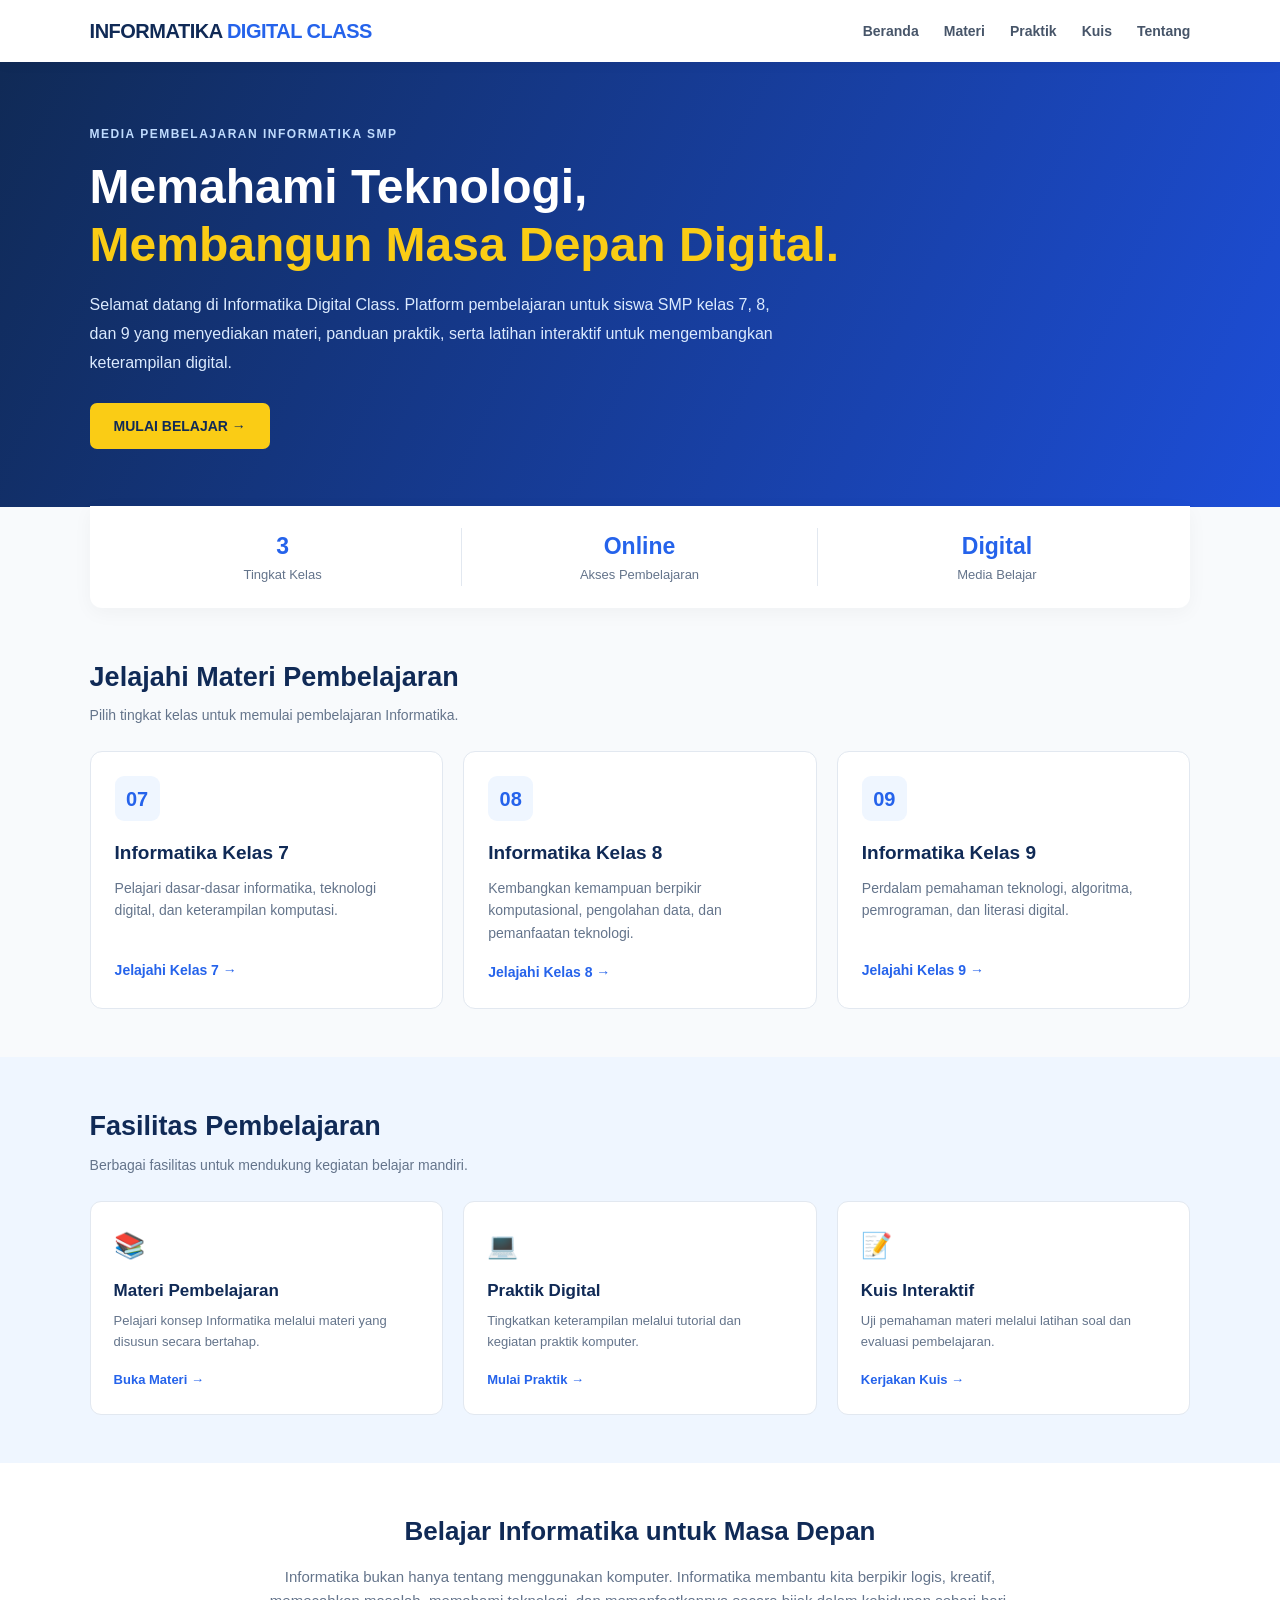
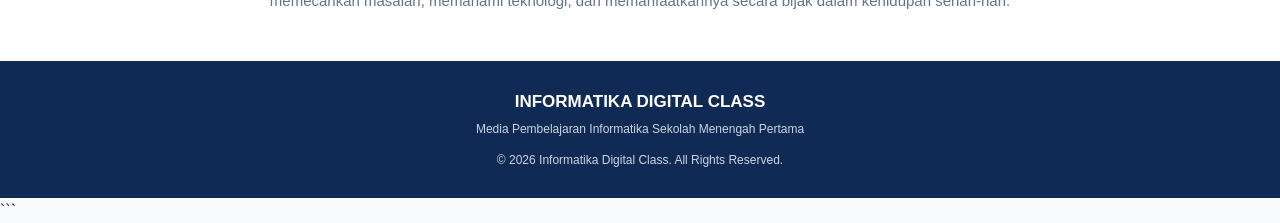
==== index.html @ 396749ba "Update index.html" ====
<!DOCTYPE html>
<html lang="id">
<head>
<meta charset="UTF-8">
<meta name="viewport" content="width=device-width, initial-scale=1.0">

<title>Informatika Digital Class | Media Pembelajaran SMP</title>

<meta name="description" content="Platform pembelajaran Informatika untuk siswa SMP kelas 7, 8, dan 9.">

<style>
* {
    margin: 0;
    padding: 0;
    box-sizing: border-box;
}

:root {
    --navy: #102a56;
    --blue: #2563eb;
    --light-blue: #eff6ff;
    --yellow: #facc15;
    --text: #1e293b;
    --muted: #64748b;
    --white: #ffffff;
}

body {
    font-family: 'Segoe UI', Arial, sans-serif;
    background: #f8fafc;
    color: var(--text);
    line-height: 1.6;
}

/* NAVIGASI */

header {
    background: white;
    padding: 15px 7%;
    display: flex;
    align-items: center;
    justify-content: space-between;
    flex-wrap: wrap;
    gap: 15px;
    box-shadow: 0 2px 12px rgba(0,0,0,.05);
    position: sticky;
    top: 0;
    z-index: 100;
}

.logo {
    color: var(--navy);
    font-size: 20px;
    font-weight: 800;
    letter-spacing: -.5px;
}

.logo span {
    color: var(--blue);
}

nav {
    display: flex;
    align-items: center;
    gap: 25px;
    flex-wrap: wrap;
}

nav a {
    color: #475569;
    text-decoration: none;
    font-size: 14px;
    font-weight: 600;
    transition: .2s;
}

nav a:hover {
    color: var(--blue);
}

/* HERO */

.hero {
    background: linear-gradient(115deg, #102a56, #1d4ed8);
    padding: 58px 7%;
    color: white;
}

.hero-content {
    max-width: 850px;
}

.hero-label {
    display: inline-block;
    color: #bfdbfe;
    font-size: 12px;
    font-weight: 800;
    letter-spacing: 1.5px;
    margin-bottom: 14px;
}

.hero h1 {
    font-size: clamp(32px, 4vw, 48px);
    line-height: 1.2;
    font-weight: 800;
    margin-bottom: 18px;
}

.hero h1 span {
    color: var(--yellow);
}

.hero p {
    color: #dbeafe;
    max-width: 700px;
    font-size: 16px;
    line-height: 1.8;
    margin-bottom: 25px;
}

.btn-primary {
    display: inline-block;
    background: var(--yellow);
    color: var(--navy);
    padding: 12px 24px;
    border-radius: 7px;
    text-decoration: none;
    font-weight: 800;
    font-size: 14px;
    transition: .2s;
}

.btn-primary:hover {
    background: white;
    transform: translateY(-2px);
}

/* INFORMASI SINGKAT */

.stats {
    display: grid;
    grid-template-columns: repeat(3, 1fr);
    background: white;
    margin: -1px 7% 0;
    padding: 22px 15px;
    border-radius: 0 0 12px 12px;
    box-shadow: 0 5px 20px rgba(0,0,0,.04);
    text-align: center;
}

.stat-item {
    border-right: 1px solid #e2e8f0;
}

.stat-item:last-child {
    border-right: none;
}

.stat-item h3 {
    color: var(--blue);
    font-size: 23px;
    font-weight: 800;
}

.stat-item p {
    color: var(--muted);
    font-size: 13px;
}

/* SECTION */

section {
    padding: 48px 7%;
}

.section-heading {
    margin-bottom: 25px;
}

.section-heading h2 {
    color: var(--navy);
    font-size: 27px;
    margin-bottom: 5px;
}

.section-heading p {
    color: var(--muted);
    font-size: 14px;
}

/* KARTU KELAS */

.class-grid {
    display: grid;
    grid-template-columns: repeat(3, 1fr);
    gap: 20px;
}

.class-card {
    background: white;
    border: 1px solid #e2e8f0;
    border-radius: 12px;
    padding: 24px;
    transition: .25s;
}

.class-card:hover {
    transform: translateY(-5px);
    box-shadow: 0 10px 25px rgba(37,99,235,.09);
    border-color: #bfdbfe;
}

.class-number {
    width: 45px;
    height: 45px;
    display: flex;
    align-items: center;
    justify-content: center;
    background: var(--light-blue);
    color: var(--blue);
    border-radius: 9px;
    font-size: 20px;
    font-weight: 800;
    margin-bottom: 17px;
}

.class-card h3 {
    color: var(--navy);
    font-size: 19px;
    margin-bottom: 8px;
}

.class-card p {
    color: var(--muted);
    font-size: 14px;
    min-height: 65px;
    margin-bottom: 15px;
}

.class-card a {
    color: var(--blue);
    text-decoration: none;
    font-size: 14px;
    font-weight: 700;
}

/* FITUR */

.feature-section {
    background: #eff6ff;
}

.feature-grid {
    display: grid;
    grid-template-columns: repeat(3, 1fr);
    gap: 20px;
}

.feature-card {
    background: white;
    padding: 23px;
    border-radius: 11px;
    border: 1px solid #e2e8f0;
}

.feature-icon {
    font-size: 25px;
    margin-bottom: 12px;
}

.feature-card h3 {
    color: var(--navy);
    font-size: 17px;
    margin-bottom: 7px;
}

.feature-card p {
    color: var(--muted);
    font-size: 13px;
    margin-bottom: 13px;
}

.feature-card a {
    color: var(--blue);
    text-decoration: none;
    font-weight: 700;
    font-size: 13px;
}

/* INFORMASI */

.about {
    background: white;
    text-align: center;
}

.about h2 {
    color: var(--navy);
    font-size: 26px;
    margin-bottom: 12px;
}

.about p {
    max-width: 750px;
    margin: auto;
    color: var(--muted);
    font-size: 15px;
}

/* FOOTER */

footer {
    background: var(--navy);
    color: white;
    padding: 27px 7%;
    text-align: center;
}

footer h3 {
    font-size: 17px;
    margin-bottom: 5px;
}

footer p {
    color: #cbd5e1;
    font-size: 12px;
}

/* RESPONSIVE */

@media(max-width: 768px) {
    header {
        justify-content: center;
    }

    nav {
        justify-content: center;
        gap: 15px;
    }

    .hero {
        padding: 45px 7%;
    }

    .class-grid,
    .feature-grid {
        grid-template-columns: 1fr;
    }

    .stats {
        margin-left: 5%;
        margin-right: 5%;
    }

    section {
        padding: 38px 6%;
    }
}

@media(max-width: 450px) {
    .stats {
        padding: 15px 5px;
    }

    .stat-item h3 {
        font-size: 19px;
    }

    .stat-item p {
        font-size: 11px;
    }

    .logo {
        font-size: 17px;
    }

    nav a {
        font-size: 12px;
    }
}
</style>
</head>

<body>

<!-- NAVIGASI -->
<header>
    <div class="logo">
        INFORMATIKA <span>DIGITAL CLASS</span>
    </div>

    <nav>
        <a href="index.html">Beranda</a>
        <a href="materi.html">Materi</a>
        <a href="praktik.html">Praktik</a>
        <a href="kuis.html">Kuis</a>
        <a href="tentang.html">Tentang</a>
    </nav>
</header>

<!-- HERO -->
<div class="hero">
    <div class="hero-content">

        <div class="hero-label">
            MEDIA PEMBELAJARAN INFORMATIKA SMP
        </div>

        <h1>
            Memahami Teknologi,<br>
            <span>Membangun Masa Depan Digital.</span>
        </h1>

        <p>
            Selamat datang di Informatika Digital Class.
            Platform pembelajaran untuk siswa SMP kelas 7, 8, dan 9
            yang menyediakan materi, panduan praktik, serta latihan
            interaktif untuk mengembangkan keterampilan digital.
        </p>

        <a href="materi.html" class="btn-primary">
            MULAI BELAJAR →
        </a>

    </div>
</div>

<!-- INFORMASI -->
<div class="stats">

    <div class="stat-item">
        <h3>3</h3>
        <p>Tingkat Kelas</p>
    </div>

    <div class="stat-item">
        <h3>Online</h3>
        <p>Akses Pembelajaran</p>
    </div>

    <div class="stat-item">
        <h3>Digital</h3>
        <p>Media Belajar</p>
    </div>

</div>

<!-- PILIH KELAS -->
<section>

    <div class="section-heading">
        <h2>Jelajahi Materi Pembelajaran</h2>
        <p>Pilih tingkat kelas untuk memulai pembelajaran Informatika.</p>
    </div>

    <div class="class-grid">

        <div class="class-card">
            <div class="class-number">07</div>
            <h3>Informatika Kelas 7</h3>
            <p>
                Pelajari dasar-dasar informatika, teknologi digital,
                dan keterampilan komputasi.
            </p>
            <a href="kelas7.html">Jelajahi Kelas 7 →</a>
        </div>

        <div class="class-card">
            <div class="class-number">08</div>
            <h3>Informatika Kelas 8</h3>
            <p>
                Kembangkan kemampuan berpikir komputasional,
                pengolahan data, dan pemanfaatan teknologi.
            </p>
            <a href="kelas8.html">Jelajahi Kelas 8 →</a>
        </div>

        <div class="class-card">
            <div class="class-number">09</div>
            <h3>Informatika Kelas 9</h3>
            <p>
                Perdalam pemahaman teknologi, algoritma,
                pemrograman, dan literasi digital.
            </p>
            <a href="kelas9.html">Jelajahi Kelas 9 →</a>
        </div>

    </div>

</section>

<!-- FITUR -->
<section class="feature-section">

    <div class="section-heading">
        <h2>Fasilitas Pembelajaran</h2>
        <p>Berbagai fasilitas untuk mendukung kegiatan belajar mandiri.</p>
    </div>

    <div class="feature-grid">

        <div class="feature-card">
            <div class="feature-icon">📚</div>
            <h3>Materi Pembelajaran</h3>
            <p>
                Pelajari konsep Informatika melalui materi
                yang disusun secara bertahap.
            </p>
            <a href="materi.html">Buka Materi →</a>
        </div>

        <div class="feature-card">
            <div class="feature-icon">💻</div>
            <h3>Praktik Digital</h3>
            <p>
                Tingkatkan keterampilan melalui tutorial
                dan kegiatan praktik komputer.
            </p>
            <a href="praktik.html">Mulai Praktik →</a>
        </div>

        <div class="feature-card">
            <div class="feature-icon">📝</div>
            <h3>Kuis Interaktif</h3>
            <p>
                Uji pemahaman materi melalui latihan soal
                dan evaluasi pembelajaran.
            </p>
            <a href="kuis.html">Kerjakan Kuis →</a>
        </div>

    </div>

</section>

<!-- TENTANG -->
<section class="about">

    <h2>Belajar Informatika untuk Masa Depan</h2>

    <p>
        Informatika bukan hanya tentang menggunakan komputer.
        Informatika membantu kita berpikir logis, kreatif,
        memecahkan masalah, memahami teknologi, dan memanfaatkannya
        secara bijak dalam kehidupan sehari-hari.
    </p>

</section>

<!-- FOOTER -->
<footer>

    <h3>INFORMATIKA DIGITAL CLASS</h3>

    <p>
        Media Pembelajaran Informatika Sekolah Menengah Pertama
    </p>

    <p style="margin-top:12px;">
        © 2026 Informatika Digital Class. All Rights Reserved.
    </p>

</footer>

</body>
</html>
```
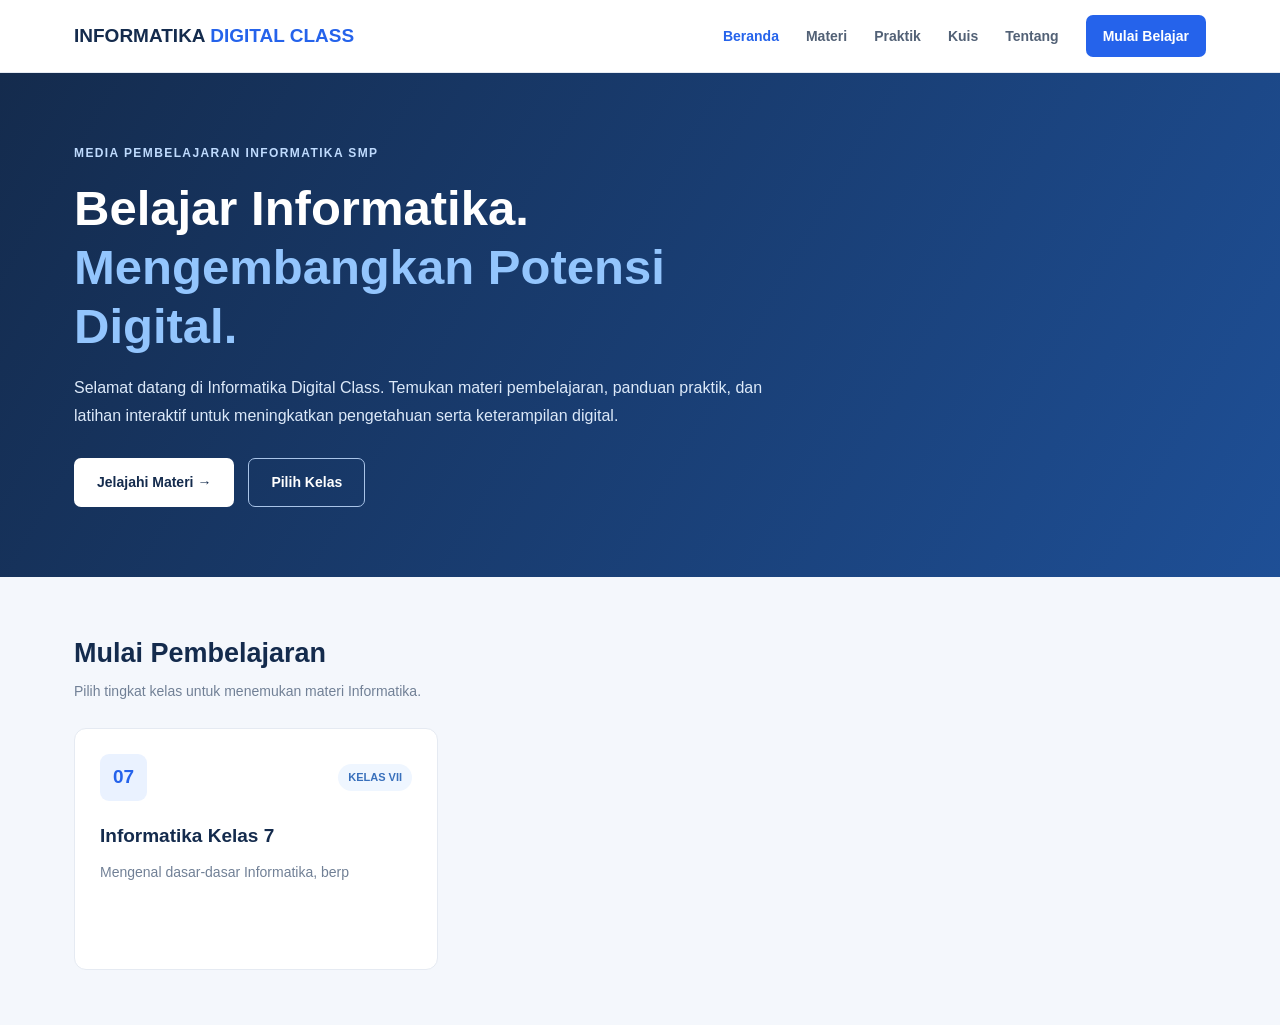
==== commit 6a381b10: "Update index.html" ====
--- a/index.html
+++ b/index.html
@@ -3,183 +3,207 @@
 <head>
 <meta charset="UTF-8">
 <meta name="viewport" content="width=device-width, initial-scale=1.0">
-
-<title>Informatika Digital Class | Media Pembelajaran SMP</title>
-
-<meta name="description" content="Platform pembelajaran Informatika untuk siswa SMP kelas 7, 8, dan 9.">
+<meta name="description" content="Informatika Digital Class, platform pembelajaran Informatika untuk siswa SMP kelas 7, 8, dan 9.">
+
+<title>Informatika Digital Class</title>
 
 <style>
+:root {
+    --navy: #142b4d;
+    --blue: #2563eb;
+    --blue-dark: #1d4ed8;
+    --light: #f4f7fc;
+    --text: #263449;
+    --muted: #718096;
+    --border: #e5eaf2;
+    --white: #ffffff;
+}
+
 * {
     margin: 0;
     padding: 0;
     box-sizing: border-box;
 }
 
-:root {
-    --navy: #102a56;
-    --blue: #2563eb;
-    --light-blue: #eff6ff;
-    --yellow: #facc15;
-    --text: #1e293b;
-    --muted: #64748b;
-    --white: #ffffff;
+html {
+    scroll-behavior: smooth;
 }
 
 body {
     font-family: 'Segoe UI', Arial, sans-serif;
-    background: #f8fafc;
+    background: var(--light);
     color: var(--text);
     line-height: 1.6;
 }
 
-/* NAVIGASI */
-
-header {
-    background: white;
-    padding: 15px 7%;
-    display: flex;
-    align-items: center;
-    justify-content: space-between;
-    flex-wrap: wrap;
-    gap: 15px;
-    box-shadow: 0 2px 12px rgba(0,0,0,.05);
+/* NAVBAR */
+
+.navbar {
+    background: var(--white);
+    border-bottom: 1px solid var(--border);
     position: sticky;
     top: 0;
     z-index: 100;
 }
 
+.nav-container {
+    max-width: 1180px;
+    margin: auto;
+    min-height: 72px;
+    padding: 0 24px;
+    display: flex;
+    align-items: center;
+    justify-content: space-between;
+    gap: 25px;
+}
+
 .logo {
+    font-size: 19px;
+    font-weight: 800;
     color: var(--navy);
-    font-size: 20px;
-    font-weight: 800;
-    letter-spacing: -.5px;
+    text-decoration: none;
+    white-space: nowrap;
 }
 
 .logo span {
     color: var(--blue);
 }
 
-nav {
-    display: flex;
-    align-items: center;
-    gap: 25px;
-    flex-wrap: wrap;
-}
-
-nav a {
-    color: #475569;
+.nav-menu {
+    display: flex;
+    align-items: center;
+    gap: 27px;
+}
+
+.nav-menu a {
     text-decoration: none;
+    color: #526176;
     font-size: 14px;
     font-weight: 600;
     transition: .2s;
 }
 
-nav a:hover {
+.nav-menu a:hover,
+.nav-menu a.active {
     color: var(--blue);
 }
 
+.nav-menu .nav-button {
+    background: var(--blue);
+    color: white;
+    padding: 10px 17px;
+    border-radius: 7px;
+}
+
+.nav-menu .nav-button:hover {
+    background: var(--blue-dark);
+    color: white;
+}
+
 /* HERO */
 
 .hero {
-    background: linear-gradient(115deg, #102a56, #1d4ed8);
-    padding: 58px 7%;
+    background: linear-gradient(120deg, #142b4d, #1e4f96);
     color: white;
 }
 
+.hero-container {
+    max-width: 1180px;
+    margin: auto;
+    padding: 66px 24px 70px;
+}
+
 .hero-content {
-    max-width: 850px;
+    max-width: 760px;
 }
 
 .hero-label {
     display: inline-block;
+    font-size: 12px;
+    font-weight: 700;
+    letter-spacing: 1.4px;
     color: #bfdbfe;
-    font-size: 12px;
-    font-weight: 800;
-    letter-spacing: 1.5px;
-    margin-bottom: 14px;
+    margin-bottom: 16px;
 }
 
 .hero h1 {
-    font-size: clamp(32px, 4vw, 48px);
+    font-size: clamp(32px, 5vw, 49px);
     line-height: 1.2;
     font-weight: 800;
     margin-bottom: 18px;
 }
 
 .hero h1 span {
-    color: var(--yellow);
+    color: #93c5fd;
 }
 
 .hero p {
-    color: #dbeafe;
-    max-width: 700px;
+    color: #dce9f9;
     font-size: 16px;
+    max-width: 690px;
     line-height: 1.8;
-    margin-bottom: 25px;
+    margin-bottom: 27px;
+}
+
+.hero-actions {
+    display: flex;
+    align-items: center;
+    gap: 14px;
+    flex-wrap: wrap;
 }
 
 .btn-primary {
     display: inline-block;
-    background: var(--yellow);
+    padding: 13px 23px;
+    background: white;
     color: var(--navy);
-    padding: 12px 24px;
     border-radius: 7px;
+    font-size: 14px;
+    font-weight: 700;
     text-decoration: none;
-    font-weight: 800;
+    transition: .2s;
+}
+
+.btn-primary:hover {
+    background: #dbeafe;
+    transform: translateY(-2px);
+}
+
+.btn-secondary {
+    display: inline-block;
+    padding: 12px 22px;
+    border: 1px solid #a9c4e8;
+    color: white;
+    border-radius: 7px;
     font-size: 14px;
+    font-weight: 600;
+    text-decoration: none;
     transition: .2s;
 }
 
-.btn-primary:hover {
-    background: white;
-    transform: translateY(-2px);
-}
-
-/* INFORMASI SINGKAT */
-
-.stats {
-    display: grid;
-    grid-template-columns: repeat(3, 1fr);
-    background: white;
-    margin: -1px 7% 0;
-    padding: 22px 15px;
-    border-radius: 0 0 12px 12px;
-    box-shadow: 0 5px 20px rgba(0,0,0,.04);
-    text-align: center;
-}
-
-.stat-item {
-    border-right: 1px solid #e2e8f0;
-}
-
-.stat-item:last-child {
-    border-right: none;
-}
-
-.stat-item h3 {
-    color: var(--blue);
-    font-size: 23px;
-    font-weight: 800;
-}
-
-.stat-item p {
-    color: var(--muted);
-    font-size: 13px;
-}
-
-/* SECTION */
-
-section {
-    padding: 48px 7%;
+.btn-secondary:hover {
+    background: rgba(255,255,255,.1);
+}
+
+/* KONTEN */
+
+.container {
+    max-width: 1180px;
+    margin: auto;
+    padding: 0 24px;
+}
+
+.section {
+    padding: 55px 0;
 }
 
 .section-heading {
-    margin-bottom: 25px;
+    margin-bottom: 26px;
 }
 
 .section-heading h2 {
+    font-size: 27px;
     color: var(--navy);
-    font-size: 27px;
     margin-bottom: 5px;
 }
 
@@ -198,56 +222,78 @@
 
 .class-card {
     background: white;
-    border: 1px solid #e2e8f0;
+    border: 1px solid var(--border);
     border-radius: 12px;
-    padding: 24px;
+    padding: 25px;
     transition: .25s;
 }
 
 .class-card:hover {
-    transform: translateY(-5px);
-    box-shadow: 0 10px 25px rgba(37,99,235,.09);
-    border-color: #bfdbfe;
+    transform: translateY(-4px);
+    border-color: #b7d0f7;
+    box-shadow: 0 12px 28px rgba(28, 68, 120, .08);
+}
+
+.class-top {
+    display: flex;
+    justify-content: space-between;
+    align-items: center;
+    margin-bottom: 20px;
 }
 
 .class-number {
-    width: 45px;
-    height: 45px;
-    display: flex;
-    align-items: center;
-    justify-content: center;
-    background: var(--light-blue);
+    width: 47px;
+    height: 47px;
+    background: #eaf2ff;
     color: var(--blue);
     border-radius: 9px;
-    font-size: 20px;
+    display: flex;
+    align-items: center;
+    justify-content: center;
+    font-size: 19px;
     font-weight: 800;
-    margin-bottom: 17px;
+}
+
+.class-tag {
+    font-size: 11px;
+    color: #3970bc;
+    background: #eff6ff;
+    padding: 5px 10px;
+    border-radius: 20px;
+    font-weight: 700;
 }
 
 .class-card h3 {
     color: var(--navy);
     font-size: 19px;
-    margin-bottom: 8px;
+    margin-bottom: 9px;
 }
 
 .class-card p {
+    font-size: 14px;
     color: var(--muted);
-    font-size: 14px;
     min-height: 65px;
-    margin-bottom: 15px;
-}
-
-.class-card a {
+    margin-bottom: 18px;
+}
+
+.class-link {
+    display: inline-block;
     color: var(--blue);
+    font-weight: 700;
+    font-size: 13px;
     text-decoration: none;
-    font-size: 14px;
-    font-weight: 700;
-}
-
-/* FITUR */
+}
+
+.class-link:hover {
+    color: var(--blue-dark);
+}
+
+/* FASILITAS */
 
 .feature-section {
-    background: #eff6ff;
+    background: white;
+    border-top: 1px solid var(--border);
+    border-bottom: 1px solid var(--border);
 }
 
 .feature-grid {
@@ -257,15 +303,28 @@
 }
 
 .feature-card {
-    background: white;
     padding: 23px;
+    border: 1px solid var(--border);
     border-radius: 11px;
-    border: 1px solid #e2e8f0;
+    transition: .2s;
+}
+
+.feature-card:hover {
+    border-color: #b7d0f7;
+    background: #fbfdff;
 }
 
 .feature-icon {
-    font-size: 25px;
-    margin-bottom: 12px;
+    width: 43px;
+    height: 43px;
+    display: flex;
+    align-items: center;
+    justify-content: center;
+    background: #edf4ff;
+    color: var(--blue);
+    font-size: 21px;
+    border-radius: 9px;
+    margin-bottom: 15px;
 }
 
 .feature-card h3 {
@@ -277,34 +336,38 @@
 .feature-card p {
     color: var(--muted);
     font-size: 13px;
-    margin-bottom: 13px;
+    margin-bottom: 15px;
 }
 
 .feature-card a {
     color: var(--blue);
+    font-size: 13px;
+    font-weight: 700;
     text-decoration: none;
-    font-weight: 700;
-    font-size: 13px;
 }
 
 /* INFORMASI */
 
-.about {
-    background: white;
+.about-section {
+    padding: 48px 24px;
     text-align: center;
 }
 
-.about h2 {
+.about-box {
+    max-width: 800px;
+    margin: auto;
+}
+
+.about-box h2 {
     color: var(--navy);
-    font-size: 26px;
+    font-size: 25px;
     margin-bottom: 12px;
 }
 
-.about p {
-    max-width: 750px;
-    margin: auto;
+.about-box p {
     color: var(--muted);
-    font-size: 15px;
+    font-size: 14px;
+    line-height: 1.9;
 }
 
 /* FOOTER */
@@ -312,34 +375,47 @@
 footer {
     background: var(--navy);
     color: white;
-    padding: 27px 7%;
-    text-align: center;
-}
-
-footer h3 {
-    font-size: 17px;
-    margin-bottom: 5px;
-}
-
-footer p {
-    color: #cbd5e1;
+    padding: 28px 24px;
+}
+
+.footer-container {
+    max-width: 1180px;
+    margin: auto;
+    display: flex;
+    align-items: center;
+    justify-content: space-between;
+    flex-wrap: wrap;
+    gap: 15px;
+}
+
+.footer-title {
+    font-size: 16px;
+    font-weight: 800;
+}
+
+.footer-description {
+    color: #c5d3e5;
     font-size: 12px;
 }
 
+.footer-copy {
+    color: #c5d3e5;
+    font-size: 12px;
+}
+
 /* RESPONSIVE */
 
-@media(max-width: 768px) {
-    header {
+@media(max-width: 800px) {
+    .nav-container {
+        flex-direction: column;
+        padding: 15px 18px;
+        gap: 12px;
+    }
+
+    .nav-menu {
         justify-content: center;
-    }
-
-    nav {
-        justify-content: center;
+        flex-wrap: wrap;
         gap: 15px;
-    }
-
-    .hero {
-        padding: 45px 7%;
     }
 
     .class-grid,
@@ -347,35 +423,43 @@
         grid-template-columns: 1fr;
     }
 
-    .stats {
-        margin-left: 5%;
-        margin-right: 5%;
-    }
-
-    section {
-        padding: 38px 6%;
+    .hero-container {
+        padding: 48px 22px;
+    }
+
+    .section {
+        padding: 40px 0;
     }
 }
 
 @media(max-width: 450px) {
-    .stats {
-        padding: 15px 5px;
-    }
-
-    .stat-item h3 {
-        font-size: 19px;
-    }
-
-    .stat-item p {
-        font-size: 11px;
-    }
-
     .logo {
         font-size: 17px;
     }
 
-    nav a {
+    .nav-menu {
+        gap: 12px;
+    }
+
+    .nav-menu a {
         font-size: 12px;
+    }
+
+    .hero h1 {
+        font-size: 32px;
+    }
+
+    .hero p {
+        font-size: 14px;
+    }
+
+    .section-heading h2 {
+        font-size: 23px;
+    }
+
+    .footer-container {
+        text-align: center;
+        justify-content: center;
     }
 }
 </style>
@@ -384,184 +468,83 @@
 <body>
 
 <!-- NAVIGASI -->
-<header>
-    <div class="logo">
-        INFORMATIKA <span>DIGITAL CLASS</span>
+<header class="navbar">
+    <div class="nav-container">
+
+        <a href="index.html" class="logo">
+            INFORMATIKA <span>DIGITAL CLASS</span>
+        </a>
+
+        <nav class="nav-menu">
+            <a href="index.html" class="active">Beranda</a>
+            <a href="materi.html">Materi</a>
+            <a href="praktik.html">Praktik</a>
+            <a href="kuis.html">Kuis</a>
+            <a href="tentang.html">Tentang</a>
+            <a href="materi.html" class="nav-button">Mulai Belajar</a>
+        </nav>
+
     </div>
-
-    <nav>
-        <a href="index.html">Beranda</a>
-        <a href="materi.html">Materi</a>
-        <a href="praktik.html">Praktik</a>
-        <a href="kuis.html">Kuis</a>
-        <a href="tentang.html">Tentang</a>
-    </nav>
 </header>
 
 <!-- HERO -->
+<main>
+
 <div class="hero">
-    <div class="hero-content">
-
-        <div class="hero-label">
-            MEDIA PEMBELAJARAN INFORMATIKA SMP
+    <div class="hero-container">
+
+        <div class="hero-content">
+
+            <div class="hero-label">
+                MEDIA PEMBELAJARAN INFORMATIKA SMP
+            </div>
+
+            <h1>
+                Belajar Informatika.<br>
+                <span>Mengembangkan Potensi Digital.</span>
+            </h1>
+
+            <p>
+                Selamat datang di Informatika Digital Class.
+                Temukan materi pembelajaran, panduan praktik,
+                dan latihan interaktif untuk meningkatkan
+                pengetahuan serta keterampilan digital.
+            </p>
+
+            <div class="hero-actions">
+                <a href="materi.html" class="btn-primary">
+                    Jelajahi Materi →
+                </a>
+
+                <a href="#pilih-kelas" class="btn-secondary">
+                    Pilih Kelas
+                </a>
+            </div>
+
         </div>
-
-        <h1>
-            Memahami Teknologi,<br>
-            <span>Membangun Masa Depan Digital.</span>
-        </h1>
-
-        <p>
-            Selamat datang di Informatika Digital Class.
-            Platform pembelajaran untuk siswa SMP kelas 7, 8, dan 9
-            yang menyediakan materi, panduan praktik, serta latihan
-            interaktif untuk mengembangkan keterampilan digital.
-        </p>
-
-        <a href="materi.html" class="btn-primary">
-            MULAI BELAJAR →
-        </a>
 
     </div>
 </div>
 
-<!-- INFORMASI -->
-<div class="stats">
-
-    <div class="stat-item">
-        <h3>3</h3>
-        <p>Tingkat Kelas</p>
-    </div>
-
-    <div class="stat-item">
-        <h3>Online</h3>
-        <p>Akses Pembelajaran</p>
-    </div>
-
-    <div class="stat-item">
-        <h3>Digital</h3>
-        <p>Media Belajar</p>
-    </div>
-
-</div>
-
 <!-- PILIH KELAS -->
-<section>
-
-    <div class="section-heading">
-        <h2>Jelajahi Materi Pembelajaran</h2>
-        <p>Pilih tingkat kelas untuk memulai pembelajaran Informatika.</p>
-    </div>
-
-    <div class="class-grid">
-
-        <div class="class-card">
-            <div class="class-number">07</div>
-            <h3>Informatika Kelas 7</h3>
-            <p>
-                Pelajari dasar-dasar informatika, teknologi digital,
-                dan keterampilan komputasi.
-            </p>
-            <a href="kelas7.html">Jelajahi Kelas 7 →</a>
+<section class="section" id="pilih-kelas">
+    <div class="container">
+
+        <div class="section-heading">
+            <h2>Mulai Pembelajaran</h2>
+            <p>Pilih tingkat kelas untuk menemukan materi Informatika.</p>
         </div>
 
-        <div class="class-card">
-            <div class="class-number">08</div>
-            <h3>Informatika Kelas 8</h3>
-            <p>
-                Kembangkan kemampuan berpikir komputasional,
-                pengolahan data, dan pemanfaatan teknologi.
-            </p>
-            <a href="kelas8.html">Jelajahi Kelas 8 →</a>
-        </div>
-
-        <div class="class-card">
-            <div class="class-number">09</div>
-            <h3>Informatika Kelas 9</h3>
-            <p>
-                Perdalam pemahaman teknologi, algoritma,
-                pemrograman, dan literasi digital.
-            </p>
-            <a href="kelas9.html">Jelajahi Kelas 9 →</a>
-        </div>
-
-    </div>
-
-</section>
-
-<!-- FITUR -->
-<section class="feature-section">
-
-    <div class="section-heading">
-        <h2>Fasilitas Pembelajaran</h2>
-        <p>Berbagai fasilitas untuk mendukung kegiatan belajar mandiri.</p>
-    </div>
-
-    <div class="feature-grid">
-
-        <div class="feature-card">
-            <div class="feature-icon">📚</div>
-            <h3>Materi Pembelajaran</h3>
-            <p>
-                Pelajari konsep Informatika melalui materi
-                yang disusun secara bertahap.
-            </p>
-            <a href="materi.html">Buka Materi →</a>
-        </div>
-
-        <div class="feature-card">
-            <div class="feature-icon">💻</div>
-            <h3>Praktik Digital</h3>
-            <p>
-                Tingkatkan keterampilan melalui tutorial
-                dan kegiatan praktik komputer.
-            </p>
-            <a href="praktik.html">Mulai Praktik →</a>
-        </div>
-
-        <div class="feature-card">
-            <div class="feature-icon">📝</div>
-            <h3>Kuis Interaktif</h3>
-            <p>
-                Uji pemahaman materi melalui latihan soal
-                dan evaluasi pembelajaran.
-            </p>
-            <a href="kuis.html">Kerjakan Kuis →</a>
-        </div>
-
-    </div>
-
-</section>
-
-<!-- TENTANG -->
-<section class="about">
-
-    <h2>Belajar Informatika untuk Masa Depan</h2>
-
-    <p>
-        Informatika bukan hanya tentang menggunakan komputer.
-        Informatika membantu kita berpikir logis, kreatif,
-        memecahkan masalah, memahami teknologi, dan memanfaatkannya
-        secara bijak dalam kehidupan sehari-hari.
-    </p>
-
-</section>
-
-<!-- FOOTER -->
-<footer>
-
-    <h3>INFORMATIKA DIGITAL CLASS</h3>
-
-    <p>
-        Media Pembelajaran Informatika Sekolah Menengah Pertama
-    </p>
-
-    <p style="margin-top:12px;">
-        © 2026 Informatika Digital Class. All Rights Reserved.
-    </p>
-
-</footer>
-
-</body>
-</html>
-```
+        <div class="class-grid">
+
+            <article class="class-card">
+                <div class="class-top">
+                    <div class="class-number">07</div>
+                    <span class="class-tag">KELAS VII</span>
+                </div>
+
+                <h3>Informatika Kelas 7</h3>
+
+                <p>
+                    Mengenal dasar-dasar Informatika,
+                    berp
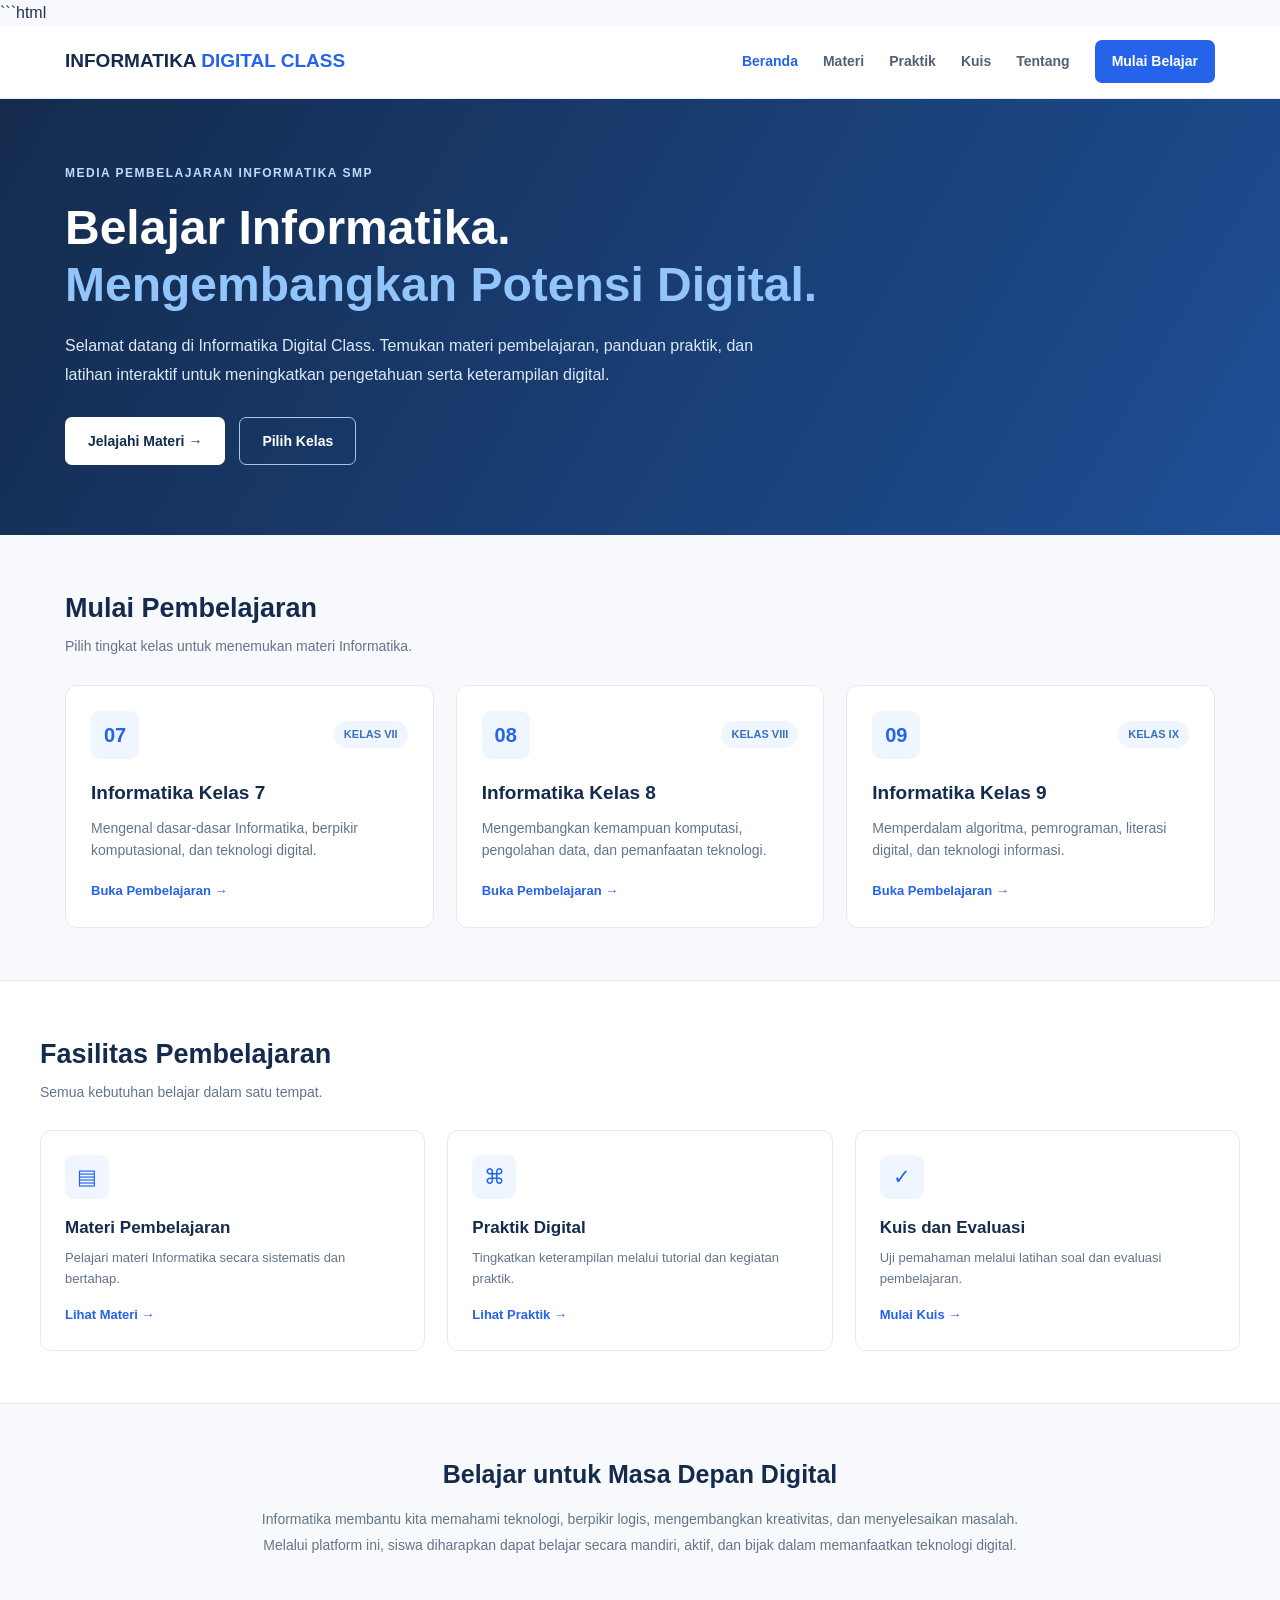
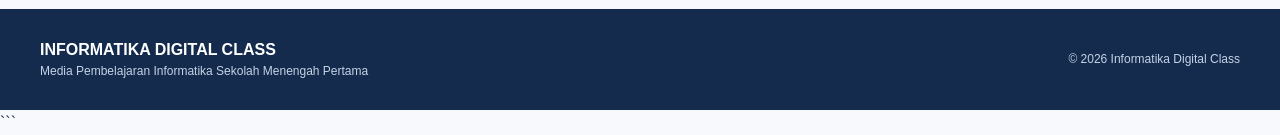
==== commit e53eaff1: "Update index.html" ====
--- a/index.html
+++ b/index.html
@@ -1,20 +1,27 @@
+```html
 <!DOCTYPE html>
 <html lang="id">
 <head>
 <meta charset="UTF-8">
 <meta name="viewport" content="width=device-width, initial-scale=1.0">
-<meta name="description" content="Informatika Digital Class, platform pembelajaran Informatika untuk siswa SMP kelas 7, 8, dan 9.">
 
 <title>Informatika Digital Class</title>
+<meta name="description" content="Media pembelajaran Informatika SMP kelas 7, 8, dan 9.">
 
 <style>
+
+/* =========================
+   DASAR WEBSITE
+========================= */
+
 :root {
     --navy: #142b4d;
     --blue: #2563eb;
     --blue-dark: #1d4ed8;
-    --light: #f4f7fc;
-    --text: #263449;
-    --muted: #718096;
+    --light-blue: #eff6ff;
+    --background: #f7f9fc;
+    --text: #253247;
+    --muted: #64748b;
     --border: #e5eaf2;
     --white: #ffffff;
 }
@@ -31,15 +38,21 @@
 
 body {
     font-family: 'Segoe UI', Arial, sans-serif;
-    background: var(--light);
+    background: var(--background);
     color: var(--text);
     line-height: 1.6;
 }
 
-/* NAVBAR */
+a {
+    text-decoration: none;
+}
+
+/* =========================
+   NAVIGASI
+========================= */
 
 .navbar {
-    background: var(--white);
+    background: white;
     border-bottom: 1px solid var(--border);
     position: sticky;
     top: 0;
@@ -47,21 +60,20 @@
 }
 
 .nav-container {
-    max-width: 1180px;
+    max-width: 1200px;
     margin: auto;
     min-height: 72px;
-    padding: 0 24px;
+    padding: 12px 25px;
     display: flex;
     align-items: center;
     justify-content: space-between;
-    gap: 25px;
+    gap: 20px;
 }
 
 .logo {
     font-size: 19px;
     font-weight: 800;
     color: var(--navy);
-    text-decoration: none;
     white-space: nowrap;
 }
 
@@ -72,11 +84,10 @@
 .nav-menu {
     display: flex;
     align-items: center;
-    gap: 27px;
+    gap: 25px;
 }
 
 .nav-menu a {
-    text-decoration: none;
     color: #526176;
     font-size: 14px;
     font-weight: 600;
@@ -100,7 +111,9 @@
     color: white;
 }
 
-/* HERO */
+/* =========================
+   HERO / PEMBUKA
+========================= */
 
 .hero {
     background: linear-gradient(120deg, #142b4d, #1e4f96);
@@ -108,26 +121,26 @@
 }
 
 .hero-container {
-    max-width: 1180px;
+    max-width: 1200px;
     margin: auto;
-    padding: 66px 24px 70px;
+    padding: 65px 25px 70px;
 }
 
 .hero-content {
-    max-width: 760px;
+    max-width: 780px;
 }
 
 .hero-label {
     display: inline-block;
+    color: #bfdbfe;
     font-size: 12px;
     font-weight: 700;
-    letter-spacing: 1.4px;
-    color: #bfdbfe;
+    letter-spacing: 1.5px;
     margin-bottom: 16px;
 }
 
 .hero h1 {
-    font-size: clamp(32px, 5vw, 49px);
+    font-size: clamp(32px, 5vw, 48px);
     line-height: 1.2;
     font-weight: 800;
     margin-bottom: 18px;
@@ -140,7 +153,7 @@
 .hero p {
     color: #dce9f9;
     font-size: 16px;
-    max-width: 690px;
+    max-width: 700px;
     line-height: 1.8;
     margin-bottom: 27px;
 }
@@ -160,7 +173,6 @@
     border-radius: 7px;
     font-size: 14px;
     font-weight: 700;
-    text-decoration: none;
     transition: .2s;
 }
 
@@ -177,28 +189,28 @@
     border-radius: 7px;
     font-size: 14px;
     font-weight: 600;
-    text-decoration: none;
-    transition: .2s;
 }
 
 .btn-secondary:hover {
     background: rgba(255,255,255,.1);
 }
 
-/* KONTEN */
+/* =========================
+   KONTEN UTAMA
+========================= */
 
 .container {
-    max-width: 1180px;
+    max-width: 1200px;
     margin: auto;
-    padding: 0 24px;
+    padding: 0 25px;
 }
 
 .section {
-    padding: 55px 0;
+    padding: 52px 0;
 }
 
 .section-heading {
-    margin-bottom: 26px;
+    margin-bottom: 27px;
 }
 
 .section-heading h2 {
@@ -212,45 +224,53 @@
     font-size: 14px;
 }
 
-/* KARTU KELAS */
+/* =========================
+   KARTU KELAS
+========================= */
 
 .class-grid {
     display: grid;
-    grid-template-columns: repeat(3, 1fr);
-    gap: 20px;
+    grid-template-columns: repeat(3, minmax(0, 1fr));
+    gap: 22px;
+    width: 100%;
 }
 
 .class-card {
+    display: block;
+    width: 100%;
+    min-width: 0;
     background: white;
     border: 1px solid var(--border);
     border-radius: 12px;
     padding: 25px;
+    color: var(--text);
     transition: .25s;
+    cursor: pointer;
 }
 
 .class-card:hover {
-    transform: translateY(-4px);
-    border-color: #b7d0f7;
-    box-shadow: 0 12px 28px rgba(28, 68, 120, .08);
+    transform: translateY(-5px);
+    border-color: #a9c4e8;
+    box-shadow: 0 12px 28px rgba(28,68,120,.09);
 }
 
 .class-top {
     display: flex;
     justify-content: space-between;
     align-items: center;
-    margin-bottom: 20px;
+    margin-bottom: 19px;
 }
 
 .class-number {
-    width: 47px;
-    height: 47px;
-    background: #eaf2ff;
+    width: 48px;
+    height: 48px;
+    background: var(--light-blue);
     color: var(--blue);
     border-radius: 9px;
     display: flex;
     align-items: center;
     justify-content: center;
-    font-size: 19px;
+    font-size: 20px;
     font-weight: 800;
 }
 
@@ -272,23 +292,18 @@
 .class-card p {
     font-size: 14px;
     color: var(--muted);
-    min-height: 65px;
-    margin-bottom: 18px;
+    margin-bottom: 19px;
 }
 
 .class-link {
-    display: inline-block;
     color: var(--blue);
     font-weight: 700;
     font-size: 13px;
-    text-decoration: none;
-}
-
-.class-link:hover {
-    color: var(--blue-dark);
-}
-
-/* FASILITAS */
+}
+
+/* =========================
+   FASILITAS
+========================= */
 
 .feature-section {
     background: white;
@@ -298,12 +313,12 @@
 
 .feature-grid {
     display: grid;
-    grid-template-columns: repeat(3, 1fr);
-    gap: 20px;
+    grid-template-columns: repeat(3, minmax(0, 1fr));
+    gap: 22px;
 }
 
 .feature-card {
-    padding: 23px;
+    padding: 24px;
     border: 1px solid var(--border);
     border-radius: 11px;
     transition: .2s;
@@ -311,16 +326,16 @@
 
 .feature-card:hover {
     border-color: #b7d0f7;
-    background: #fbfdff;
+    box-shadow: 0 8px 20px rgba(28,68,120,.05);
 }
 
 .feature-icon {
-    width: 43px;
-    height: 43px;
+    width: 44px;
+    height: 44px;
     display: flex;
     align-items: center;
     justify-content: center;
-    background: #edf4ff;
+    background: var(--light-blue);
     color: var(--blue);
     font-size: 21px;
     border-radius: 9px;
@@ -343,13 +358,14 @@
     color: var(--blue);
     font-size: 13px;
     font-weight: 700;
-    text-decoration: none;
-}
-
-/* INFORMASI */
+}
+
+/* =========================
+   TENTANG
+========================= */
 
 .about-section {
-    padding: 48px 24px;
+    padding: 50px 25px;
     text-align: center;
 }
 
@@ -370,16 +386,18 @@
     line-height: 1.9;
 }
 
-/* FOOTER */
+/* =========================
+   FOOTER
+========================= */
 
 footer {
     background: var(--navy);
     color: white;
-    padding: 28px 24px;
+    padding: 28px 25px;
 }
 
 .footer-container {
-    max-width: 1180px;
+    max-width: 1200px;
     margin: auto;
     display: flex;
     align-items: center;
@@ -393,23 +411,21 @@
     font-weight: 800;
 }
 
-.footer-description {
-    color: #c5d3e5;
-    font-size: 12px;
-}
-
+.footer-description,
 .footer-copy {
     color: #c5d3e5;
     font-size: 12px;
 }
 
-/* RESPONSIVE */
-
-@media(max-width: 800px) {
+/* =========================
+   RESPONSIVE TABLET
+========================= */
+
+@media (max-width: 850px) {
+
     .nav-container {
         flex-direction: column;
-        padding: 15px 18px;
-        gap: 12px;
+        padding: 16px;
     }
 
     .nav-menu {
@@ -420,19 +436,21 @@
 
     .class-grid,
     .feature-grid {
-        grid-template-columns: 1fr;
-    }
-
-    .hero-container {
-        padding: 48px 22px;
-    }
-
-    .section {
-        padding: 40px 0;
-    }
-}
-
-@media(max-width: 450px) {
+        grid-template-columns: repeat(2, minmax(0, 1fr));
+    }
+
+}
+
+/* =========================
+   RESPONSIVE HP
+========================= */
+
+@media (max-width: 550px) {
+
+    .nav-container {
+        gap: 12px;
+    }
+
     .logo {
         font-size: 17px;
     }
@@ -445,6 +463,10 @@
         font-size: 12px;
     }
 
+    .hero-container {
+        padding: 45px 20px;
+    }
+
     .hero h1 {
         font-size: 32px;
     }
@@ -453,22 +475,41 @@
         font-size: 14px;
     }
 
+    .container {
+        padding: 0 18px;
+    }
+
+    .section {
+        padding: 38px 0;
+    }
+
     .section-heading h2 {
         font-size: 23px;
     }
 
+    .class-grid,
+    .feature-grid {
+        grid-template-columns: 1fr;
+    }
+
     .footer-container {
+        justify-content: center;
         text-align: center;
-        justify-content: center;
-    }
-}
+    }
+
+}
+
 </style>
 </head>
 
 <body>
 
-<!-- NAVIGASI -->
+<!-- =========================
+     NAVIGASI
+========================= -->
+
 <header class="navbar">
+
     <div class="nav-container">
 
         <a href="index.html" class="logo">
@@ -485,66 +526,296 @@
         </nav>
 
     </div>
+
 </header>
 
-<!-- HERO -->
+
+<!-- =========================
+     PEMBUKA WEBSITE
+========================= -->
+
 <main>
 
-<div class="hero">
-    <div class="hero-container">
-
-        <div class="hero-content">
-
-            <div class="hero-label">
-                MEDIA PEMBELAJARAN INFORMATIKA SMP
+    <section class="hero">
+
+        <div class="hero-container">
+
+            <div class="hero-content">
+
+                <div class="hero-label">
+                    MEDIA PEMBELAJARAN INFORMATIKA SMP
+                </div>
+
+                <h1>
+                    Belajar Informatika.<br>
+                    <span>Mengembangkan Potensi Digital.</span>
+                </h1>
+
+                <p>
+                    Selamat datang di Informatika Digital Class.
+                    Temukan materi pembelajaran, panduan praktik,
+                    dan latihan interaktif untuk meningkatkan
+                    pengetahuan serta keterampilan digital.
+                </p>
+
+                <div class="hero-actions">
+
+                    <a href="materi.html" class="btn-primary">
+                        Jelajahi Materi →
+                    </a>
+
+                    <a href="#pilih-kelas" class="btn-secondary">
+                        Pilih Kelas
+                    </a>
+
+                </div>
+
             </div>
 
-            <h1>
-                Belajar Informatika.<br>
-                <span>Mengembangkan Potensi Digital.</span>
-            </h1>
+        </div>
+
+    </section>
+
+
+    <!-- =========================
+         PILIHAN KELAS
+    ========================= -->
+
+    <section class="section" id="pilih-kelas">
+
+        <div class="container">
+
+            <div class="section-heading">
+
+                <h2>Mulai Pembelajaran</h2>
+
+                <p>
+                    Pilih tingkat kelas untuk menemukan materi Informatika.
+                </p>
+
+            </div>
+
+
+            <div class="class-grid">
+
+                <!-- KELAS 7 -->
+
+                <a href="kelas7.html" class="class-card">
+
+                    <div class="class-top">
+
+                        <div class="class-number">07</div>
+
+                        <span class="class-tag">KELAS VII</span>
+
+                    </div>
+
+                    <h3>Informatika Kelas 7</h3>
+
+                    <p>
+                        Mengenal dasar-dasar Informatika,
+                        berpikir komputasional, dan teknologi digital.
+                    </p>
+
+                    <div class="class-link">
+                        Buka Pembelajaran →
+                    </div>
+
+                </a>
+
+
+                <!-- KELAS 8 -->
+
+                <a href="kelas8.html" class="class-card">
+
+                    <div class="class-top">
+
+                        <div class="class-number">08</div>
+
+                        <span class="class-tag">KELAS VIII</span>
+
+                    </div>
+
+                    <h3>Informatika Kelas 8</h3>
+
+                    <p>
+                        Mengembangkan kemampuan komputasi,
+                        pengolahan data, dan pemanfaatan teknologi.
+                    </p>
+
+                    <div class="class-link">
+                        Buka Pembelajaran →
+                    </div>
+
+                </a>
+
+
+                <!-- KELAS 9 -->
+
+                <a href="kelas9.html" class="class-card">
+
+                    <div class="class-top">
+
+                        <div class="class-number">09</div>
+
+                        <span class="class-tag">KELAS IX</span>
+
+                    </div>
+
+                    <h3>Informatika Kelas 9</h3>
+
+                    <p>
+                        Memperdalam algoritma, pemrograman,
+                        literasi digital, dan teknologi informasi.
+                    </p>
+
+                    <div class="class-link">
+                        Buka Pembelajaran →
+                    </div>
+
+                </a>
+
+            </div>
+
+        </div>
+
+    </section>
+
+
+    <!-- =========================
+         FASILITAS PEMBELAJARAN
+    ========================= -->
+
+    <section class="feature-section">
+
+        <div class="container section">
+
+            <div class="section-heading">
+
+                <h2>Fasilitas Pembelajaran</h2>
+
+                <p>
+                    Semua kebutuhan belajar dalam satu tempat.
+                </p>
+
+            </div>
+
+
+            <div class="feature-grid">
+
+                <article class="feature-card">
+
+                    <div class="feature-icon">▤</div>
+
+                    <h3>Materi Pembelajaran</h3>
+
+                    <p>
+                        Pelajari materi Informatika secara
+                        sistematis dan bertahap.
+                    </p>
+
+                    <a href="materi.html">
+                        Lihat Materi →
+                    </a>
+
+                </article>
+
+
+                <article class="feature-card">
+
+                    <div class="feature-icon">⌘</div>
+
+                    <h3>Praktik Digital</h3>
+
+                    <p>
+                        Tingkatkan keterampilan melalui
+                        tutorial dan kegiatan praktik.
+                    </p>
+
+                    <a href="praktik.html">
+                        Lihat Praktik →
+                    </a>
+
+                </article>
+
+
+                <article class="feature-card">
+
+                    <div class="feature-icon">✓</div>
+
+                    <h3>Kuis dan Evaluasi</h3>
+
+                    <p>
+                        Uji pemahaman melalui latihan soal
+                        dan evaluasi pembelajaran.
+                    </p>
+
+                    <a href="kuis.html">
+                        Mulai Kuis →
+                    </a>
+
+                </article>
+
+            </div>
+
+        </div>
+
+    </section>
+
+
+    <!-- =========================
+         TENTANG WEBSITE
+    ========================= -->
+
+    <section class="about-section">
+
+        <div class="about-box">
+
+            <h2>Belajar untuk Masa Depan Digital</h2>
 
             <p>
-                Selamat datang di Informatika Digital Class.
-                Temukan materi pembelajaran, panduan praktik,
-                dan latihan interaktif untuk meningkatkan
-                pengetahuan serta keterampilan digital.
+                Informatika membantu kita memahami teknologi,
+                berpikir logis, mengembangkan kreativitas,
+                dan menyelesaikan masalah. Melalui platform ini,
+                siswa diharapkan dapat belajar secara mandiri,
+                aktif, dan bijak dalam memanfaatkan teknologi digital.
             </p>
 
-            <div class="hero-actions">
-                <a href="materi.html" class="btn-primary">
-                    Jelajahi Materi →
-                </a>
-
-                <a href="#pilih-kelas" class="btn-secondary">
-                    Pilih Kelas
-                </a>
+        </div>
+
+    </section>
+
+</main>
+
+
+<!-- =========================
+     FOOTER
+========================= -->
+
+<footer>
+
+    <div class="footer-container">
+
+        <div>
+
+            <div class="footer-title">
+                INFORMATIKA DIGITAL CLASS
             </div>
 
+            <div class="footer-description">
+                Media Pembelajaran Informatika Sekolah Menengah Pertama
+            </div>
+
         </div>
 
+        <div class="footer-copy">
+            © 2026 Informatika Digital Class
+        </div>
+
     </div>
-</div>
-
-<!-- PILIH KELAS -->
-<section class="section" id="pilih-kelas">
-    <div class="container">
-
-        <div class="section-heading">
-            <h2>Mulai Pembelajaran</h2>
-            <p>Pilih tingkat kelas untuk menemukan materi Informatika.</p>
-        </div>
-
-        <div class="class-grid">
-
-            <article class="class-card">
-                <div class="class-top">
-                    <div class="class-number">07</div>
-                    <span class="class-tag">KELAS VII</span>
-                </div>
-
-                <h3>Informatika Kelas 7</h3>
-
-                <p>
-                    Mengenal dasar-dasar Informatika,
-                    berp
+
+</footer>
+
+</body>
+</html>
+```
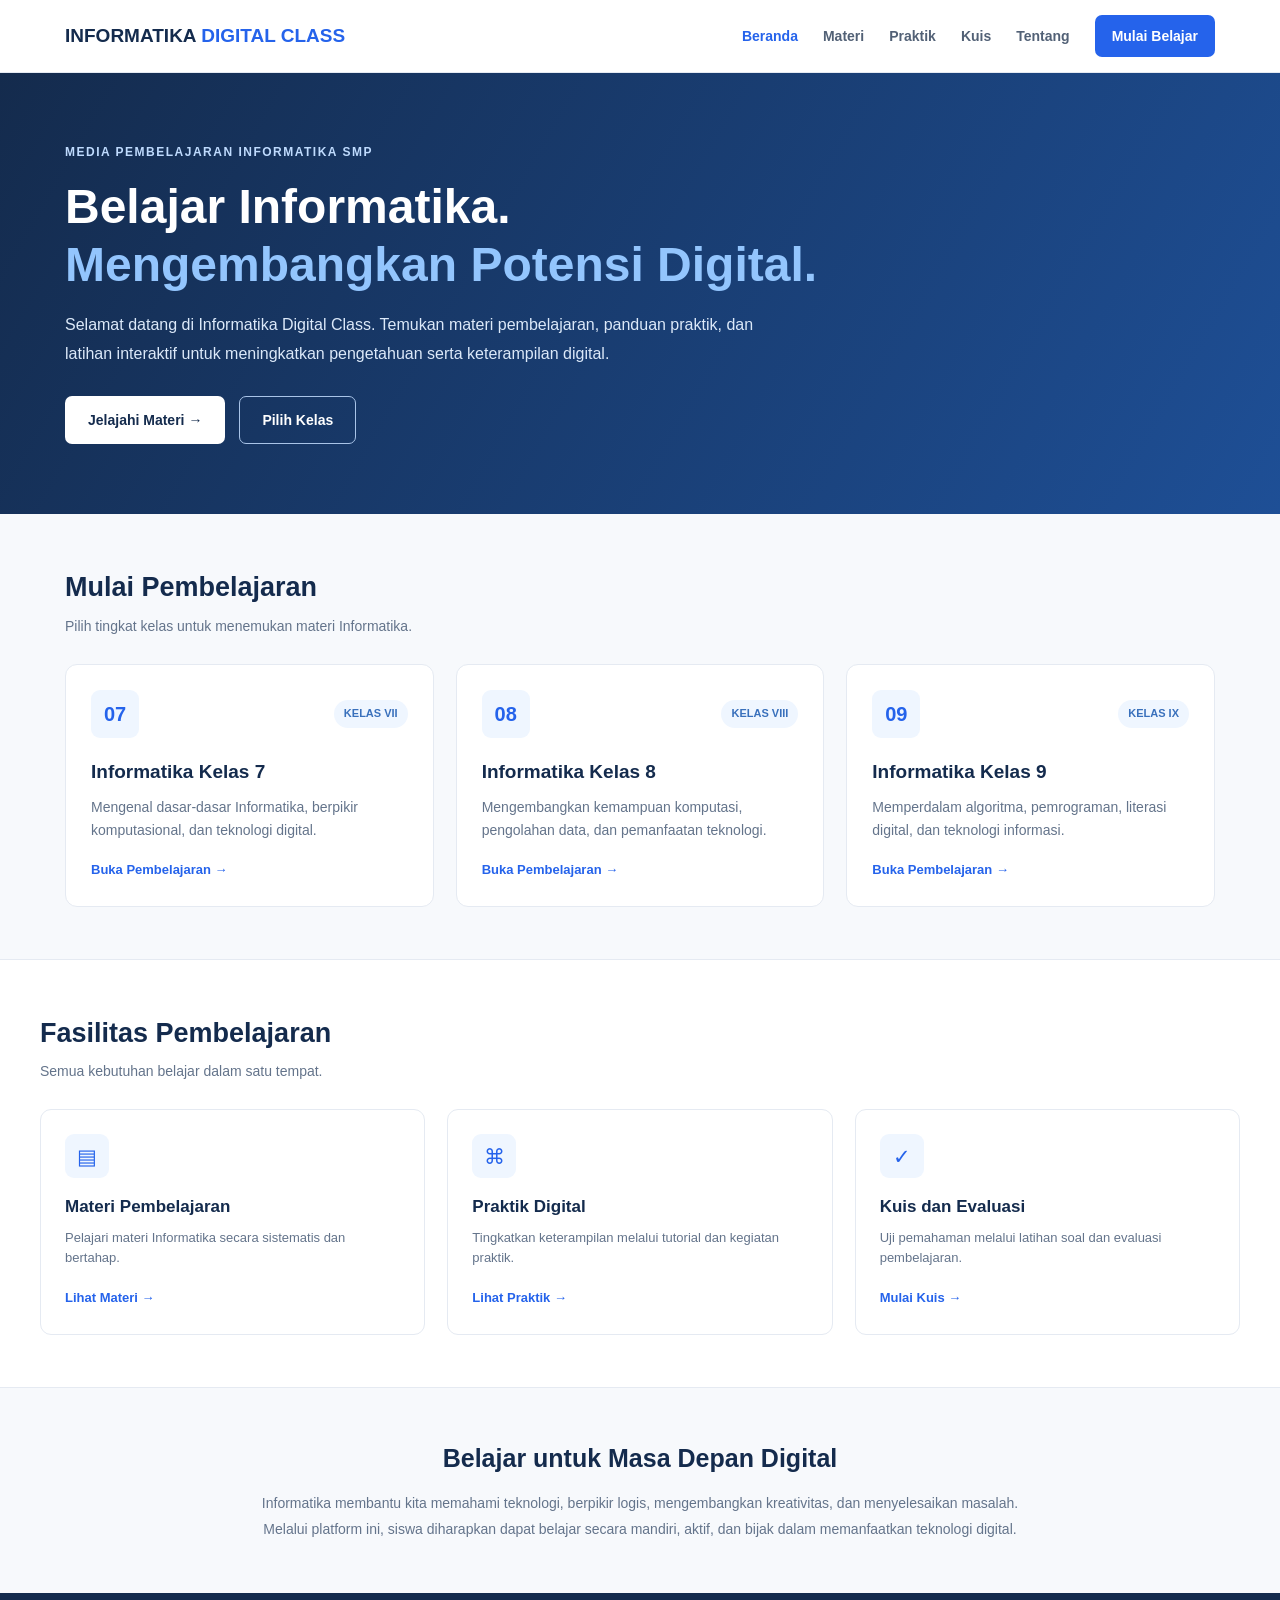
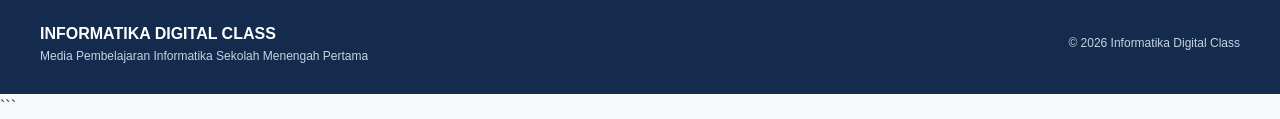
==== commit 3f1211e7: "Update index.html" ====
--- a/index.html
+++ b/index.html
@@ -1,4 +1,3 @@
-```html
 <!DOCTYPE html>
 <html lang="id">
 <head>
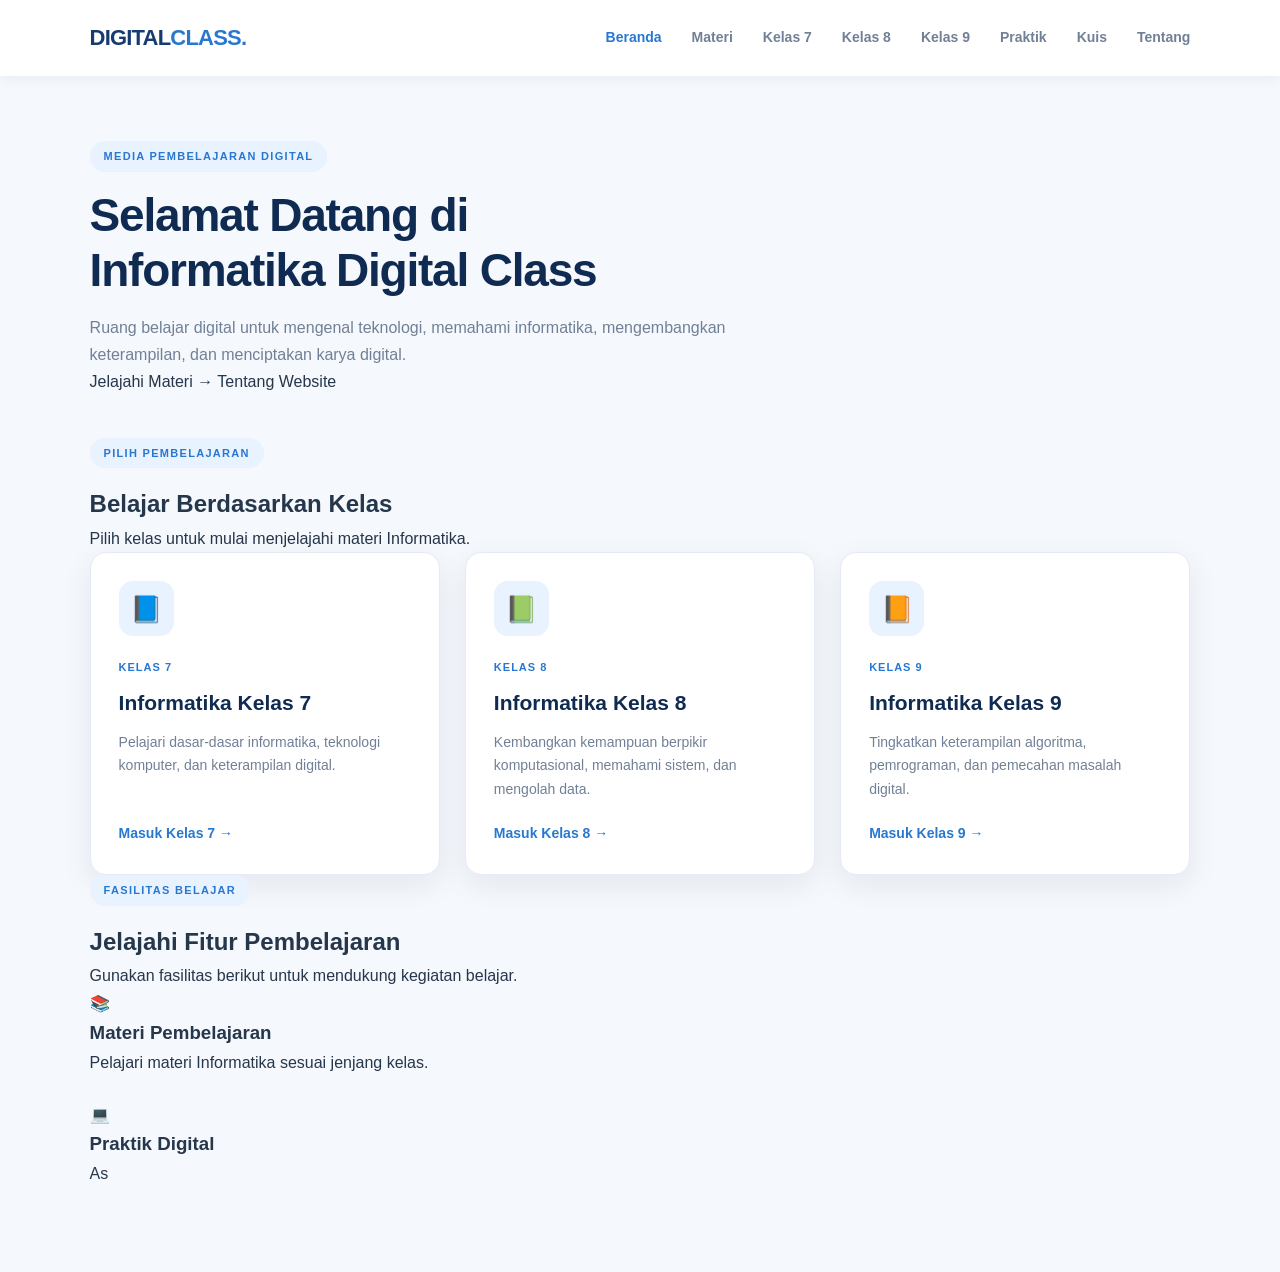
==== commit ccb290a4: "Update index.html" ====
--- a/index.html
+++ b/index.html
@@ -1,820 +1,118 @@
 <!DOCTYPE html>
 <html lang="id">
 <head>
-<meta charset="UTF-8">
-<meta name="viewport" content="width=device-width, initial-scale=1.0">
-
-<title>Informatika Digital Class</title>
-<meta name="description" content="Media pembelajaran Informatika SMP kelas 7, 8, dan 9.">
-
-<style>
-
-/* =========================
-   DASAR WEBSITE
-========================= */
-
-:root {
-    --navy: #142b4d;
-    --blue: #2563eb;
-    --blue-dark: #1d4ed8;
-    --light-blue: #eff6ff;
-    --background: #f7f9fc;
-    --text: #253247;
-    --muted: #64748b;
-    --border: #e5eaf2;
-    --white: #ffffff;
-}
-
-* {
-    margin: 0;
-    padding: 0;
-    box-sizing: border-box;
-}
-
-html {
-    scroll-behavior: smooth;
-}
-
-body {
-    font-family: 'Segoe UI', Arial, sans-serif;
-    background: var(--background);
-    color: var(--text);
-    line-height: 1.6;
-}
-
-a {
-    text-decoration: none;
-}
-
-/* =========================
-   NAVIGASI
-========================= */
-
-.navbar {
-    background: white;
-    border-bottom: 1px solid var(--border);
-    position: sticky;
-    top: 0;
-    z-index: 100;
-}
-
-.nav-container {
-    max-width: 1200px;
-    margin: auto;
-    min-height: 72px;
-    padding: 12px 25px;
-    display: flex;
-    align-items: center;
-    justify-content: space-between;
-    gap: 20px;
-}
-
-.logo {
-    font-size: 19px;
-    font-weight: 800;
-    color: var(--navy);
-    white-space: nowrap;
-}
-
-.logo span {
-    color: var(--blue);
-}
-
-.nav-menu {
-    display: flex;
-    align-items: center;
-    gap: 25px;
-}
-
-.nav-menu a {
-    color: #526176;
-    font-size: 14px;
-    font-weight: 600;
-    transition: .2s;
-}
-
-.nav-menu a:hover,
-.nav-menu a.active {
-    color: var(--blue);
-}
-
-.nav-menu .nav-button {
-    background: var(--blue);
-    color: white;
-    padding: 10px 17px;
-    border-radius: 7px;
-}
-
-.nav-menu .nav-button:hover {
-    background: var(--blue-dark);
-    color: white;
-}
-
-/* =========================
-   HERO / PEMBUKA
-========================= */
-
-.hero {
-    background: linear-gradient(120deg, #142b4d, #1e4f96);
-    color: white;
-}
-
-.hero-container {
-    max-width: 1200px;
-    margin: auto;
-    padding: 65px 25px 70px;
-}
-
-.hero-content {
-    max-width: 780px;
-}
-
-.hero-label {
-    display: inline-block;
-    color: #bfdbfe;
-    font-size: 12px;
-    font-weight: 700;
-    letter-spacing: 1.5px;
-    margin-bottom: 16px;
-}
-
-.hero h1 {
-    font-size: clamp(32px, 5vw, 48px);
-    line-height: 1.2;
-    font-weight: 800;
-    margin-bottom: 18px;
-}
-
-.hero h1 span {
-    color: #93c5fd;
-}
-
-.hero p {
-    color: #dce9f9;
-    font-size: 16px;
-    max-width: 700px;
-    line-height: 1.8;
-    margin-bottom: 27px;
-}
-
-.hero-actions {
-    display: flex;
-    align-items: center;
-    gap: 14px;
-    flex-wrap: wrap;
-}
-
-.btn-primary {
-    display: inline-block;
-    padding: 13px 23px;
-    background: white;
-    color: var(--navy);
-    border-radius: 7px;
-    font-size: 14px;
-    font-weight: 700;
-    transition: .2s;
-}
-
-.btn-primary:hover {
-    background: #dbeafe;
-    transform: translateY(-2px);
-}
-
-.btn-secondary {
-    display: inline-block;
-    padding: 12px 22px;
-    border: 1px solid #a9c4e8;
-    color: white;
-    border-radius: 7px;
-    font-size: 14px;
-    font-weight: 600;
-}
-
-.btn-secondary:hover {
-    background: rgba(255,255,255,.1);
-}
-
-/* =========================
-   KONTEN UTAMA
-========================= */
-
-.container {
-    max-width: 1200px;
-    margin: auto;
-    padding: 0 25px;
-}
-
-.section {
-    padding: 52px 0;
-}
-
-.section-heading {
-    margin-bottom: 27px;
-}
-
-.section-heading h2 {
-    font-size: 27px;
-    color: var(--navy);
-    margin-bottom: 5px;
-}
-
-.section-heading p {
-    color: var(--muted);
-    font-size: 14px;
-}
-
-/* =========================
-   KARTU KELAS
-========================= */
-
-.class-grid {
-    display: grid;
-    grid-template-columns: repeat(3, minmax(0, 1fr));
-    gap: 22px;
-    width: 100%;
-}
-
-.class-card {
-    display: block;
-    width: 100%;
-    min-width: 0;
-    background: white;
-    border: 1px solid var(--border);
-    border-radius: 12px;
-    padding: 25px;
-    color: var(--text);
-    transition: .25s;
-    cursor: pointer;
-}
-
-.class-card:hover {
-    transform: translateY(-5px);
-    border-color: #a9c4e8;
-    box-shadow: 0 12px 28px rgba(28,68,120,.09);
-}
-
-.class-top {
-    display: flex;
-    justify-content: space-between;
-    align-items: center;
-    margin-bottom: 19px;
-}
-
-.class-number {
-    width: 48px;
-    height: 48px;
-    background: var(--light-blue);
-    color: var(--blue);
-    border-radius: 9px;
-    display: flex;
-    align-items: center;
-    justify-content: center;
-    font-size: 20px;
-    font-weight: 800;
-}
-
-.class-tag {
-    font-size: 11px;
-    color: #3970bc;
-    background: #eff6ff;
-    padding: 5px 10px;
-    border-radius: 20px;
-    font-weight: 700;
-}
-
-.class-card h3 {
-    color: var(--navy);
-    font-size: 19px;
-    margin-bottom: 9px;
-}
-
-.class-card p {
-    font-size: 14px;
-    color: var(--muted);
-    margin-bottom: 19px;
-}
-
-.class-link {
-    color: var(--blue);
-    font-weight: 700;
-    font-size: 13px;
-}
-
-/* =========================
-   FASILITAS
-========================= */
-
-.feature-section {
-    background: white;
-    border-top: 1px solid var(--border);
-    border-bottom: 1px solid var(--border);
-}
-
-.feature-grid {
-    display: grid;
-    grid-template-columns: repeat(3, minmax(0, 1fr));
-    gap: 22px;
-}
-
-.feature-card {
-    padding: 24px;
-    border: 1px solid var(--border);
-    border-radius: 11px;
-    transition: .2s;
-}
-
-.feature-card:hover {
-    border-color: #b7d0f7;
-    box-shadow: 0 8px 20px rgba(28,68,120,.05);
-}
-
-.feature-icon {
-    width: 44px;
-    height: 44px;
-    display: flex;
-    align-items: center;
-    justify-content: center;
-    background: var(--light-blue);
-    color: var(--blue);
-    font-size: 21px;
-    border-radius: 9px;
-    margin-bottom: 15px;
-}
-
-.feature-card h3 {
-    color: var(--navy);
-    font-size: 17px;
-    margin-bottom: 7px;
-}
-
-.feature-card p {
-    color: var(--muted);
-    font-size: 13px;
-    margin-bottom: 15px;
-}
-
-.feature-card a {
-    color: var(--blue);
-    font-size: 13px;
-    font-weight: 700;
-}
-
-/* =========================
-   TENTANG
-========================= */
-
-.about-section {
-    padding: 50px 25px;
-    text-align: center;
-}
-
-.about-box {
-    max-width: 800px;
-    margin: auto;
-}
-
-.about-box h2 {
-    color: var(--navy);
-    font-size: 25px;
-    margin-bottom: 12px;
-}
-
-.about-box p {
-    color: var(--muted);
-    font-size: 14px;
-    line-height: 1.9;
-}
-
-/* =========================
-   FOOTER
-========================= */
-
-footer {
-    background: var(--navy);
-    color: white;
-    padding: 28px 25px;
-}
-
-.footer-container {
-    max-width: 1200px;
-    margin: auto;
-    display: flex;
-    align-items: center;
-    justify-content: space-between;
-    flex-wrap: wrap;
-    gap: 15px;
-}
-
-.footer-title {
-    font-size: 16px;
-    font-weight: 800;
-}
-
-.footer-description,
-.footer-copy {
-    color: #c5d3e5;
-    font-size: 12px;
-}
-
-/* =========================
-   RESPONSIVE TABLET
-========================= */
-
-@media (max-width: 850px) {
-
-    .nav-container {
-        flex-direction: column;
-        padding: 16px;
-    }
-
-    .nav-menu {
-        justify-content: center;
-        flex-wrap: wrap;
-        gap: 15px;
-    }
-
-    .class-grid,
-    .feature-grid {
-        grid-template-columns: repeat(2, minmax(0, 1fr));
-    }
-
-}
-
-/* =========================
-   RESPONSIVE HP
-========================= */
-
-@media (max-width: 550px) {
-
-    .nav-container {
-        gap: 12px;
-    }
-
-    .logo {
-        font-size: 17px;
-    }
-
-    .nav-menu {
-        gap: 12px;
-    }
-
-    .nav-menu a {
-        font-size: 12px;
-    }
-
-    .hero-container {
-        padding: 45px 20px;
-    }
-
-    .hero h1 {
-        font-size: 32px;
-    }
-
-    .hero p {
-        font-size: 14px;
-    }
-
-    .container {
-        padding: 0 18px;
-    }
-
-    .section {
-        padding: 38px 0;
-    }
-
-    .section-heading h2 {
-        font-size: 23px;
-    }
-
-    .class-grid,
-    .feature-grid {
-        grid-template-columns: 1fr;
-    }
-
-    .footer-container {
-        justify-content: center;
-        text-align: center;
-    }
-
-}
-
-</style>
+    <meta charset="UTF-8">
+    <meta name="viewport" content="width=device-width, initial-scale=1">
+    <meta name="description" content="Informatika Digital Class - Media pembelajaran Informatika untuk siswa SMP kelas 7, 8, dan 9.">
+    <title>Beranda | Informatika Digital Class</title>
+    <link rel="stylesheet" href="css/style.css">
 </head>
-
 <body>
 
-<!-- =========================
-     NAVIGASI
-========================= -->
+<header class="site-header">
+    <a class="brand" href="index.html">DIGITAL<span>CLASS.</span></a>
 
-<header class="navbar">
+    <button class="menu-toggle" aria-label="Buka menu" aria-expanded="false">
+        ☰
+    </button>
 
-    <div class="nav-container">
-
-        <a href="index.html" class="logo">
-            INFORMATIKA <span>DIGITAL CLASS</span>
-        </a>
-
-        <nav class="nav-menu">
-            <a href="index.html" class="active">Beranda</a>
-            <a href="materi.html">Materi</a>
-            <a href="praktik.html">Praktik</a>
-            <a href="kuis.html">Kuis</a>
-            <a href="tentang.html">Tentang</a>
-            <a href="materi.html" class="nav-button">Mulai Belajar</a>
-        </nav>
-
-    </div>
-
+    <nav class="nav">
+        <a class="active" href="index.html">Beranda</a>
+        <a href="materi.html">Materi</a>
+        <a href="kelas7.html">Kelas 7</a>
+        <a href="kelas8.html">Kelas 8</a>
+        <a href="kelas9.html">Kelas 9</a>
+        <a href="praktik.html">Praktik</a>
+        <a href="kuis.html">Kuis</a>
+        <a href="tentang.html">Tentang</a>
+    </nav>
 </header>
-
-
-<!-- =========================
-     PEMBUKA WEBSITE
-========================= -->
 
 <main>
 
-    <section class="hero">
+    <section class="page">
+        <div class="page-hero">
+            <span class="eyebrow">MEDIA PEMBELAJARAN DIGITAL</span>
 
-        <div class="hero-container">
+            <h1>Selamat Datang di<br>Informatika Digital Class</h1>
 
-            <div class="hero-content">
+            <p>
+                Ruang belajar digital untuk mengenal teknologi,
+                memahami informatika, mengembangkan keterampilan,
+                dan menciptakan karya digital.
+            </p>
 
-                <div class="hero-label">
-                    MEDIA PEMBELAJARAN INFORMATIKA SMP
-                </div>
+            <div class="home-actions">
+                <a href="materi.html" class="home-button">
+                    Jelajahi Materi →
+                </a>
+                <a href="tentang.html" class="home-button secondary-button">
+                    Tentang Website
+                </a>
+            </div>
+        </div>
 
-                <h1>
-                    Belajar Informatika.<br>
-                    <span>Mengembangkan Potensi Digital.</span>
-                </h1>
-
-                <p>
-                    Selamat datang di Informatika Digital Class.
-                    Temukan materi pembelajaran, panduan praktik,
-                    dan latihan interaktif untuk meningkatkan
-                    pengetahuan serta keterampilan digital.
-                </p>
-
-                <div class="hero-actions">
-
-                    <a href="materi.html" class="btn-primary">
-                        Jelajahi Materi →
-                    </a>
-
-                    <a href="#pilih-kelas" class="btn-secondary">
-                        Pilih Kelas
-                    </a>
-
-                </div>
-
+        <section class="home-section">
+            <div class="section-heading">
+                <span class="eyebrow">PILIH PEMBELAJARAN</span>
+                <h2>Belajar Berdasarkan Kelas</h2>
+                <p>Pilih kelas untuk mulai menjelajahi materi Informatika.</p>
             </div>
 
-        </div>
+            <div class="grid cards">
 
-    </section>
-
-
-    <!-- =========================
-         PILIHAN KELAS
-    ========================= -->
-
-    <section class="section" id="pilih-kelas">
-
-        <div class="container">
-
-            <div class="section-heading">
-
-                <h2>Mulai Pembelajaran</h2>
-
-                <p>
-                    Pilih tingkat kelas untuk menemukan materi Informatika.
-                </p>
-
-            </div>
-
-
-            <div class="class-grid">
-
-                <!-- KELAS 7 -->
-
-                <a href="kelas7.html" class="class-card">
-
-                    <div class="class-top">
-
-                        <div class="class-number">07</div>
-
-                        <span class="class-tag">KELAS VII</span>
-
-                    </div>
-
-                    <h3>Informatika Kelas 7</h3>
-
+                <a class="card" href="kelas7.html">
+                    <div class="card-icon">📘</div>
+                    <span class="tag">KELAS 7</span>
+                    <h2>Informatika Kelas 7</h2>
                     <p>
-                        Mengenal dasar-dasar Informatika,
-                        berpikir komputasional, dan teknologi digital.
+                        Pelajari dasar-dasar informatika,
+                        teknologi komputer, dan keterampilan digital.
                     </p>
-
-                    <div class="class-link">
-                        Buka Pembelajaran →
-                    </div>
-
+                    <span class="card-link">Masuk Kelas 7 →</span>
                 </a>
 
-
-                <!-- KELAS 8 -->
-
-                <a href="kelas8.html" class="class-card">
-
-                    <div class="class-top">
-
-                        <div class="class-number">08</div>
-
-                        <span class="class-tag">KELAS VIII</span>
-
-                    </div>
-
-                    <h3>Informatika Kelas 8</h3>
-
+                <a class="card" href="kelas8.html">
+                    <div class="card-icon">📗</div>
+                    <span class="tag">KELAS 8</span>
+                    <h2>Informatika Kelas 8</h2>
                     <p>
-                        Mengembangkan kemampuan komputasi,
-                        pengolahan data, dan pemanfaatan teknologi.
+                        Kembangkan kemampuan berpikir komputasional,
+                        memahami sistem, dan mengolah data.
                     </p>
-
-                    <div class="class-link">
-                        Buka Pembelajaran →
-                    </div>
-
+                    <span class="card-link">Masuk Kelas 8 →</span>
                 </a>
 
-
-                <!-- KELAS 9 -->
-
-                <a href="kelas9.html" class="class-card">
-
-                    <div class="class-top">
-
-                        <div class="class-number">09</div>
-
-                        <span class="class-tag">KELAS IX</span>
-
-                    </div>
-
-                    <h3>Informatika Kelas 9</h3>
-
+                <a class="card" href="kelas9.html">
+                    <div class="card-icon">📙</div>
+                    <span class="tag">KELAS 9</span>
+                    <h2>Informatika Kelas 9</h2>
                     <p>
-                        Memperdalam algoritma, pemrograman,
-                        literasi digital, dan teknologi informasi.
+                        Tingkatkan keterampilan algoritma,
+                        pemrograman, dan pemecahan masalah digital.
                     </p>
-
-                    <div class="class-link">
-                        Buka Pembelajaran →
-                    </div>
-
+                    <span class="card-link">Masuk Kelas 9 →</span>
                 </a>
 
             </div>
+        </section>
 
-        </div>
-
-    </section>
-
-
-    <!-- =========================
-         FASILITAS PEMBELAJARAN
-    ========================= -->
-
-    <section class="feature-section">
-
-        <div class="container section">
-
+        <section class="home-section">
             <div class="section-heading">
-
-                <h2>Fasilitas Pembelajaran</h2>
-
-                <p>
-                    Semua kebutuhan belajar dalam satu tempat.
-                </p>
-
+                <span class="eyebrow">FASILITAS BELAJAR</span>
+                <h2>Jelajahi Fitur Pembelajaran</h2>
+                <p>Gunakan fasilitas berikut untuk mendukung kegiatan belajar.</p>
             </div>
 
+            <div class="grid feature-grid">
 
-            <div class="feature-grid">
+                <a class="feature-card" href="materi.html">
+                    <div class="feature-icon">📚</div>
+                    <h3>Materi Pembelajaran</h3>
+                    <p>Pelajari materi Informatika sesuai jenjang kelas.</p>
+                </a>
 
-                <article class="feature-card">
-
-                    <div class="feature-icon">▤</div>
-
-                    <h3>Materi Pembelajaran</h3>
-
-                    <p>
-                        Pelajari materi Informatika secara
-                        sistematis dan bertahap.
-                    </p>
-
-                    <a href="materi.html">
-                        Lihat Materi →
-                    </a>
-
-                </article>
-
-
-                <article class="feature-card">
-
-                    <div class="feature-icon">⌘</div>
-
+                <a class="feature-card" href="praktik.html">
+                    <div class="feature-icon">💻</div>
                     <h3>Praktik Digital</h3>
-
-                    <p>
-                        Tingkatkan keterampilan melalui
-                        tutorial dan kegiatan praktik.
-                    </p>
-
-                    <a href="praktik.html">
-                        Lihat Praktik →
-                    </a>
-
-                </article>
-
-
-                <article class="feature-card">
-
-                    <div class="feature-icon">✓</div>
-
-                    <h3>Kuis dan Evaluasi</h3>
-
-                    <p>
-                        Uji pemahaman melalui latihan soal
-                        dan evaluasi pembelajaran.
-                    </p>
-
-                    <a href="kuis.html">
-                        Mulai Kuis →
-                    </a>
-
-                </article>
-
-            </div>
-
-        </div>
-
-    </section>
-
-
-    <!-- =========================
-         TENTANG WEBSITE
-    ========================= -->
-
-    <section class="about-section">
-
-        <div class="about-box">
-
-            <h2>Belajar untuk Masa Depan Digital</h2>
-
-            <p>
-                Informatika membantu kita memahami teknologi,
-                berpikir logis, mengembangkan kreativitas,
-                dan menyelesaikan masalah. Melalui platform ini,
-                siswa diharapkan dapat belajar secara mandiri,
-                aktif, dan bijak dalam memanfaatkan teknologi digital.
-            </p>
-
-        </div>
-
-    </section>
-
-</main>
-
-
-<!-- =========================
-     FOOTER
-========================= -->
-
-<footer>
-
-    <div class="footer-container">
-
-        <div>
-
-            <div class="footer-title">
-                INFORMATIKA DIGITAL CLASS
-            </div>
-
-            <div class="footer-description">
-                Media Pembelajaran Informatika Sekolah Menengah Pertama
-            </div>
-
-        </div>
-
-        <div class="footer-copy">
-            © 2026 Informatika Digital Class
-        </div>
-
-    </div>
-
-</footer>
-
-</body>
-</html>
-```
+                    <p>As
--- a/css/style.css
+++ b/css/style.css
@@ -0,0 +1,326 @@
+/* =========================================
+   INFORMATIKA DIGITAL CLASS
+   DESIGN SYSTEM UTAMA
+========================================= */
+
+/* 1. RESET & DASAR */
+* {
+    margin: 0;
+    padding: 0;
+    box-sizing: border-box;
+}
+
+:root {
+    --primary: #173b70;
+    --primary-dark: #102b52;
+    --secondary: #2878d0;
+    --accent: #e9f2ff;
+    --background: #f5f8fc;
+    --white: #ffffff;
+    --text: #26364b;
+    --muted: #718096;
+    --border: #e5ebf3;
+    --shadow: 0 10px 30px rgba(24, 55, 95, 0.08);
+    --radius: 16px;
+}
+
+html {
+    scroll-behavior: smooth;
+}
+
+body {
+    font-family: "Segoe UI", Arial, sans-serif;
+    background: var(--background);
+    color: var(--text);
+    line-height: 1.7;
+    min-height: 100vh;
+}
+
+a {
+    color: inherit;
+    text-decoration: none;
+}
+
+button {
+    font: inherit;
+}
+
+/* 2. HEADER & NAVIGASI */
+.site-header {
+    width: 100%;
+    min-height: 76px;
+    padding: 0 7%;
+    background: var(--white);
+    display: flex;
+    align-items: center;
+    justify-content: space-between;
+    position: sticky;
+    top: 0;
+    z-index: 1000;
+    box-shadow: 0 2px 15px rgba(20, 45, 80, 0.06);
+}
+
+.brand {
+    font-size: 22px;
+    font-weight: 800;
+    letter-spacing: -0.8px;
+    color: var(--primary);
+}
+
+.brand span {
+    color: var(--secondary);
+}
+
+.nav {
+    display: flex;
+    align-items: center;
+    gap: 30px;
+}
+
+.nav a {
+    font-size: 14px;
+    font-weight: 600;
+    color: var(--muted);
+    transition: 0.25s;
+}
+
+.nav a:hover,
+.nav a.active {
+    color: var(--secondary);
+}
+
+.menu-toggle {
+    display: none;
+    border: none;
+    background: transparent;
+    color: var(--primary);
+    font-size: 26px;
+    cursor: pointer;
+}
+
+/* 3. KONTEN HALAMAN */
+.page {
+    width: 86%;
+    max-width: 1200px;
+    margin: 0 auto;
+    padding: 65px 0 85px;
+}
+
+.page-hero {
+    max-width: 760px;
+    margin-bottom: 42px;
+}
+
+.eyebrow {
+    display: inline-block;
+    color: var(--secondary);
+    background: var(--accent);
+    padding: 6px 14px;
+    border-radius: 30px;
+    font-size: 11px;
+    font-weight: 800;
+    letter-spacing: 1.3px;
+    margin-bottom: 16px;
+}
+
+.page-hero h1 {
+    font-size: clamp(32px, 5vw, 46px);
+    line-height: 1.2;
+    color: var(--primary-dark);
+    margin-bottom: 16px;
+    letter-spacing: -1.2px;
+}
+
+.page-hero p {
+    color: var(--muted);
+    font-size: 16px;
+    max-width: 680px;
+}
+
+/* 4. GRID & KARTU */
+.grid {
+    display: grid;
+    gap: 25px;
+}
+
+.cards {
+    grid-template-columns: repeat(3, minmax(0, 1fr));
+}
+
+.card {
+    display: flex;
+    flex-direction: column;
+    align-items: flex-start;
+    background: var(--white);
+    border: 1px solid var(--border);
+    border-radius: var(--radius);
+    padding: 28px;
+    min-height: 290px;
+    box-shadow: var(--shadow);
+    transition: transform 0.25s, box-shadow 0.25s;
+}
+
+.card:hover {
+    transform: translateY(-6px);
+    box-shadow: 0 18px 38px rgba(24, 55, 95, 0.13);
+}
+
+.card-icon {
+    width: 55px;
+    height: 55px;
+    display: grid;
+    place-items: center;
+    background: var(--accent);
+    border-radius: 14px;
+    font-size: 26px;
+    margin-bottom: 22px;
+}
+
+.tag {
+    display: inline-block;
+    font-size: 11px;
+    font-weight: 800;
+    letter-spacing: 1px;
+    color: var(--secondary);
+    margin-bottom: 8px;
+}
+
+.card h2 {
+    font-size: 21px;
+    color: var(--primary-dark);
+    margin-bottom: 10px;
+}
+
+.card p {
+    font-size: 14px;
+    color: var(--muted);
+    margin-bottom: 20px;
+}
+
+.card-link {
+    margin-top: auto;
+    color: var(--secondary);
+    font-size: 14px;
+    font-weight: 700;
+}
+
+/* 5. INFORMASI / CATATAN */
+.notice {
+    background: #edf5ff;
+    border-left: 4px solid var(--secondary);
+    border-radius: 10px;
+    padding: 18px 22px;
+    margin-top: 35px;
+    color: #49617e;
+    font-size: 14px;
+}
+
+.notice strong {
+    color: var(--primary);
+}
+
+/* 6. FOOTER */
+.footer {
+    background: var(--primary-dark);
+    color: rgba(255, 255, 255, 0.75);
+    text-align: center;
+    padding: 38px 20px;
+}
+
+.footer .brand {
+    color: var(--white);
+    display: inline-block;
+    margin-bottom: 8px;
+}
+
+.footer .brand span {
+    color: #70b5ff;
+}
+
+.footer p {
+    font-size: 14px;
+    margin-bottom: 10px;
+}
+
+.footer small {
+    font-size: 12px;
+    color: rgba(255, 255, 255, 0.55);
+}
+
+/* 7. RESPONSIVE TABLET */
+@media (max-width: 900px) {
+    .site-header {
+        padding: 0 5%;
+    }
+
+    .nav {
+        gap: 18px;
+    }
+
+    .page {
+        width: 90%;
+    }
+
+    .cards {
+        grid-template-columns: repeat(2, minmax(0, 1fr));
+    }
+}
+
+/* 8. RESPONSIVE HP */
+@media (max-width: 650px) {
+    .site-header {
+        min-height: 68px;
+    }
+
+    .menu-toggle {
+        display: block;
+    }
+
+    .nav {
+        display: none;
+        position: absolute;
+        top: 68px;
+        left: 0;
+        width: 100%;
+        padding: 20px 7%;
+        background: var(--white);
+        flex-direction: column;
+        align-items: flex-start;
+        gap: 18px;
+        box-shadow: 0 12px 18px rgba(20, 45, 80, 0.08);
+    }
+
+    .nav.show {
+        display: flex;
+    }
+
+    .page {
+        padding: 42px 0 60px;
+    }
+
+    .page-hero {
+        margin-bottom: 30px;
+    }
+
+    .page-hero h1 {
+        font-size: 32px;
+    }
+
+    .page-hero p {
+        font-size: 14px;
+    }
+
+    .cards {
+        grid-template-columns: 1fr;
+        gap: 18px;
+    }
+
+    .card {
+        min-height: auto;
+        padding: 24px;
+    }
+
+    .footer {
+        padding: 30px 15px;
+    }
+}
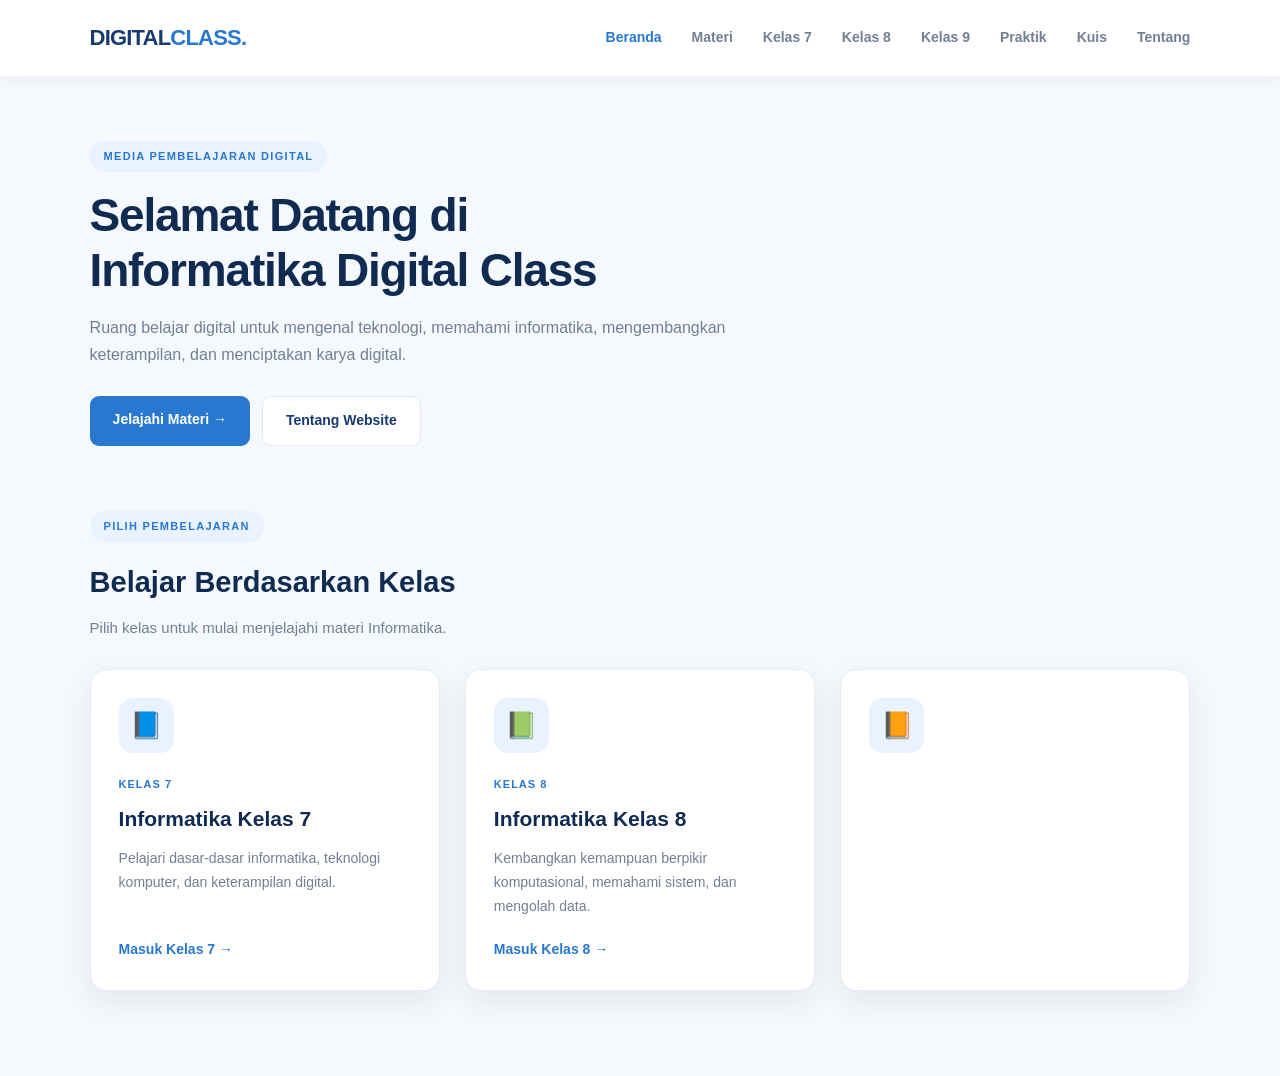
==== commit 4c00542c: "Update index.html" ====
--- a/index.html
+++ b/index.html
@@ -28,91 +28,62 @@
     </nav>
 </header>
 
-<main>
+<main class="page">
 
-    <section class="page">
-        <div class="page-hero">
-            <span class="eyebrow">MEDIA PEMBELAJARAN DIGITAL</span>
+    <section class="page-hero">
+        <span class="eyebrow">MEDIA PEMBELAJARAN DIGITAL</span>
 
-            <h1>Selamat Datang di<br>Informatika Digital Class</h1>
+        <h1>Selamat Datang di<br>Informatika Digital Class</h1>
 
-            <p>
-                Ruang belajar digital untuk mengenal teknologi,
-                memahami informatika, mengembangkan keterampilan,
-                dan menciptakan karya digital.
-            </p>
+        <p>
+            Ruang belajar digital untuk mengenal teknologi,
+            memahami informatika, mengembangkan keterampilan,
+            dan menciptakan karya digital.
+        </p>
 
-            <div class="home-actions">
-                <a href="materi.html" class="home-button">
-                    Jelajahi Materi →
-                </a>
-                <a href="tentang.html" class="home-button secondary-button">
-                    Tentang Website
-                </a>
-            </div>
+        <div class="home-actions">
+            <a href="materi.html" class="home-button">
+                Jelajahi Materi →
+            </a>
+
+            <a href="tentang.html" class="home-button secondary-button">
+                Tentang Website
+            </a>
+        </div>
+    </section>
+
+    <section class="home-section">
+
+        <div class="section-heading">
+            <span class="eyebrow">PILIH PEMBELAJARAN</span>
+            <h2>Belajar Berdasarkan Kelas</h2>
+            <p>Pilih kelas untuk mulai menjelajahi materi Informatika.</p>
         </div>
 
-        <section class="home-section">
-            <div class="section-heading">
-                <span class="eyebrow">PILIH PEMBELAJARAN</span>
-                <h2>Belajar Berdasarkan Kelas</h2>
-                <p>Pilih kelas untuk mulai menjelajahi materi Informatika.</p>
-            </div>
+        <div class="grid cards">
 
-            <div class="grid cards">
+            <a class="card" href="kelas7.html">
+                <div class="card-icon">📘</div>
+                <span class="tag">KELAS 7</span>
+                <h2>Informatika Kelas 7</h2>
+                <p>
+                    Pelajari dasar-dasar informatika,
+                    teknologi komputer, dan keterampilan digital.
+                </p>
+                <span class="card-link">Masuk Kelas 7 →</span>
+            </a>
 
-                <a class="card" href="kelas7.html">
-                    <div class="card-icon">📘</div>
-                    <span class="tag">KELAS 7</span>
-                    <h2>Informatika Kelas 7</h2>
-                    <p>
-                        Pelajari dasar-dasar informatika,
-                        teknologi komputer, dan keterampilan digital.
-                    </p>
-                    <span class="card-link">Masuk Kelas 7 →</span>
-                </a>
+            <a class="card" href="kelas8.html">
+                <div class="card-icon">📗</div>
+                <span class="tag">KELAS 8</span>
+                <h2>Informatika Kelas 8</h2>
+                <p>
+                    Kembangkan kemampuan berpikir komputasional,
+                    memahami sistem, dan mengolah data.
+                </p>
+                <span class="card-link">Masuk Kelas 8 →</span>
+            </a>
 
-                <a class="card" href="kelas8.html">
-                    <div class="card-icon">📗</div>
-                    <span class="tag">KELAS 8</span>
-                    <h2>Informatika Kelas 8</h2>
-                    <p>
-                        Kembangkan kemampuan berpikir komputasional,
-                        memahami sistem, dan mengolah data.
-                    </p>
-                    <span class="card-link">Masuk Kelas 8 →</span>
-                </a>
-
-                <a class="card" href="kelas9.html">
-                    <div class="card-icon">📙</div>
-                    <span class="tag">KELAS 9</span>
-                    <h2>Informatika Kelas 9</h2>
-                    <p>
-                        Tingkatkan keterampilan algoritma,
-                        pemrograman, dan pemecahan masalah digital.
-                    </p>
-                    <span class="card-link">Masuk Kelas 9 →</span>
-                </a>
-
-            </div>
-        </section>
-
-        <section class="home-section">
-            <div class="section-heading">
-                <span class="eyebrow">FASILITAS BELAJAR</span>
-                <h2>Jelajahi Fitur Pembelajaran</h2>
-                <p>Gunakan fasilitas berikut untuk mendukung kegiatan belajar.</p>
-            </div>
-
-            <div class="grid feature-grid">
-
-                <a class="feature-card" href="materi.html">
-                    <div class="feature-icon">📚</div>
-                    <h3>Materi Pembelajaran</h3>
-                    <p>Pelajari materi Informatika sesuai jenjang kelas.</p>
-                </a>
-
-                <a class="feature-card" href="praktik.html">
-                    <div class="feature-icon">💻</div>
-                    <h3>Praktik Digital</h3>
-                    <p>As
+            <a class="card" href="kelas9.html">
+                <div class="card-icon">📙</div>
+                <span class="tag
--- a/css/style.css
+++ b/css/style.css
@@ -324,3 +324,106 @@
         padding: 30px 15px;
     }
 }
+/* =========================================
+   TAMBAHAN DESAIN BERANDA
+========================================= */
+
+.home-actions {
+    display: flex;
+    flex-wrap: wrap;
+    gap: 12px;
+    margin-top: 28px;
+}
+
+.home-button {
+    display: inline-block;
+    padding: 12px 23px;
+    background: var(--secondary);
+    color: white;
+    border-radius: 9px;
+    font-size: 14px;
+    font-weight: 700;
+    transition: 0.25s;
+}
+
+.home-button:hover {
+    background: var(--primary);
+    transform: translateY(-2px);
+}
+
+.secondary-button {
+    background: white;
+    color: var(--primary);
+    border: 1px solid var(--border);
+}
+
+.secondary-button:hover {
+    background: var(--accent);
+    color: var(--primary);
+}
+
+.home-section {
+    margin-top: 65px;
+}
+
+.section-heading {
+    margin-bottom: 28px;
+}
+
+.section-heading h2 {
+    color: var(--primary-dark);
+    font-size: 29px;
+    margin-bottom: 8px;
+}
+
+.section-heading p {
+    color: var(--muted);
+    font-size: 15px;
+}
+
+.feature-grid {
+    grid-template-columns: repeat(3, minmax(0, 1fr));
+}
+
+.feature-card {
+    background: white;
+    padding: 25px;
+    border-radius: var(--radius);
+    border: 1px solid var(--border);
+    box-shadow: var(--shadow);
+    transition: 0.25s;
+}
+
+.feature-card:hover {
+    transform: translateY(-5px);
+}
+
+.feature-icon {
+    font-size: 30px;
+    margin-bottom: 12px;
+}
+
+.feature-card h3 {
+    color: var(--primary-dark);
+    font-size: 18px;
+    margin-bottom: 8px;
+}
+
+.feature-card p {
+    color: var(--muted);
+    font-size: 14px;
+}
+
+@media (max-width: 650px) {
+    .feature-grid {
+        grid-template-columns: 1fr;
+    }
+
+    .home-section {
+        margin-top: 45px;
+    }
+
+    .section-heading h2 {
+        font-size: 24px;
+    }
+}
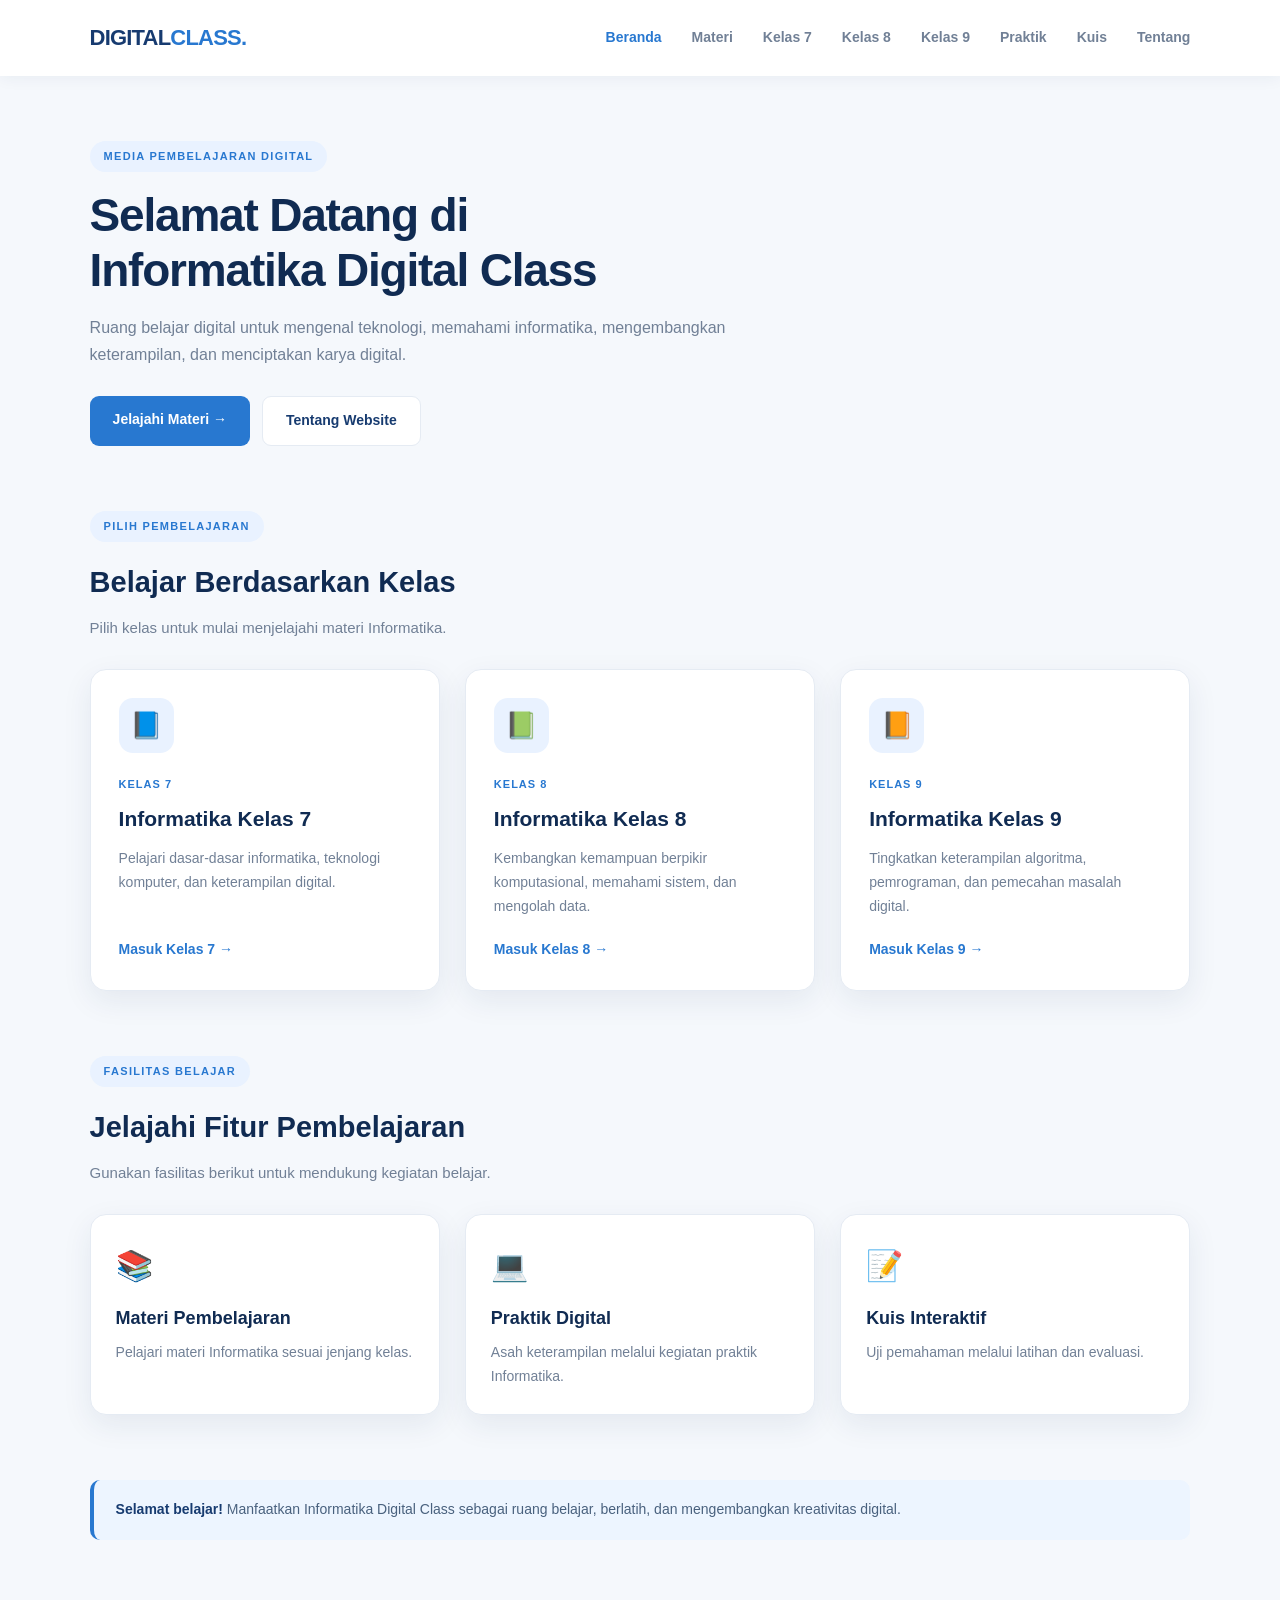
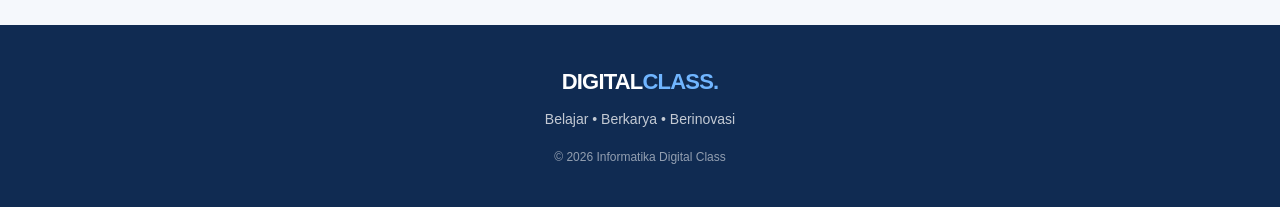
==== commit 18638c35: "Update index.html" ====
--- a/index.html
+++ b/index.html
@@ -86,4 +86,66 @@
 
             <a class="card" href="kelas9.html">
                 <div class="card-icon">📙</div>
-                <span class="tag
+                <span class="tag">KELAS 9</span>
+                <h2>Informatika Kelas 9</h2>
+                <p>
+                    Tingkatkan keterampilan algoritma,
+                    pemrograman, dan pemecahan masalah digital.
+                </p>
+                <span class="card-link">Masuk Kelas 9 →</span>
+            </a>
+
+        </div>
+    </section>
+
+    <section class="home-section">
+
+        <div class="section-heading">
+            <span class="eyebrow">FASILITAS BELAJAR</span>
+            <h2>Jelajahi Fitur Pembelajaran</h2>
+            <p>Gunakan fasilitas berikut untuk mendukung kegiatan belajar.</p>
+        </div>
+
+        <div class="grid feature-grid">
+
+            <a class="feature-card" href="materi.html">
+                <div class="feature-icon">📚</div>
+                <h3>Materi Pembelajaran</h3>
+                <p>Pelajari materi Informatika sesuai jenjang kelas.</p>
+            </a>
+
+            <a class="feature-card" href="praktik.html">
+                <div class="feature-icon">💻</div>
+                <h3>Praktik Digital</h3>
+                <p>Asah keterampilan melalui kegiatan praktik Informatika.</p>
+            </a>
+
+            <a class="feature-card" href="kuis.html">
+                <div class="feature-icon">📝</div>
+                <h3>Kuis Interaktif</h3>
+                <p>Uji pemahaman melalui latihan dan evaluasi.</p>
+            </a>
+
+        </div>
+    </section>
+
+    <section class="home-section">
+        <div class="notice">
+            <strong>Selamat belajar!</strong>
+            Manfaatkan Informatika Digital Class sebagai ruang belajar,
+            berlatih, dan mengembangkan kreativitas digital.
+        </div>
+    </section>
+
+</main>
+
+<footer class="footer">
+    <a class="brand" href="index.html">DIGITAL<span>CLASS.</span></a>
+    <p>Belajar • Berkarya • Berinovasi</p>
+    <small>© 2026 Informatika Digital Class</small>
+</footer>
+
+<script src="js/script.js"></script>
+
+</body>
+</html>
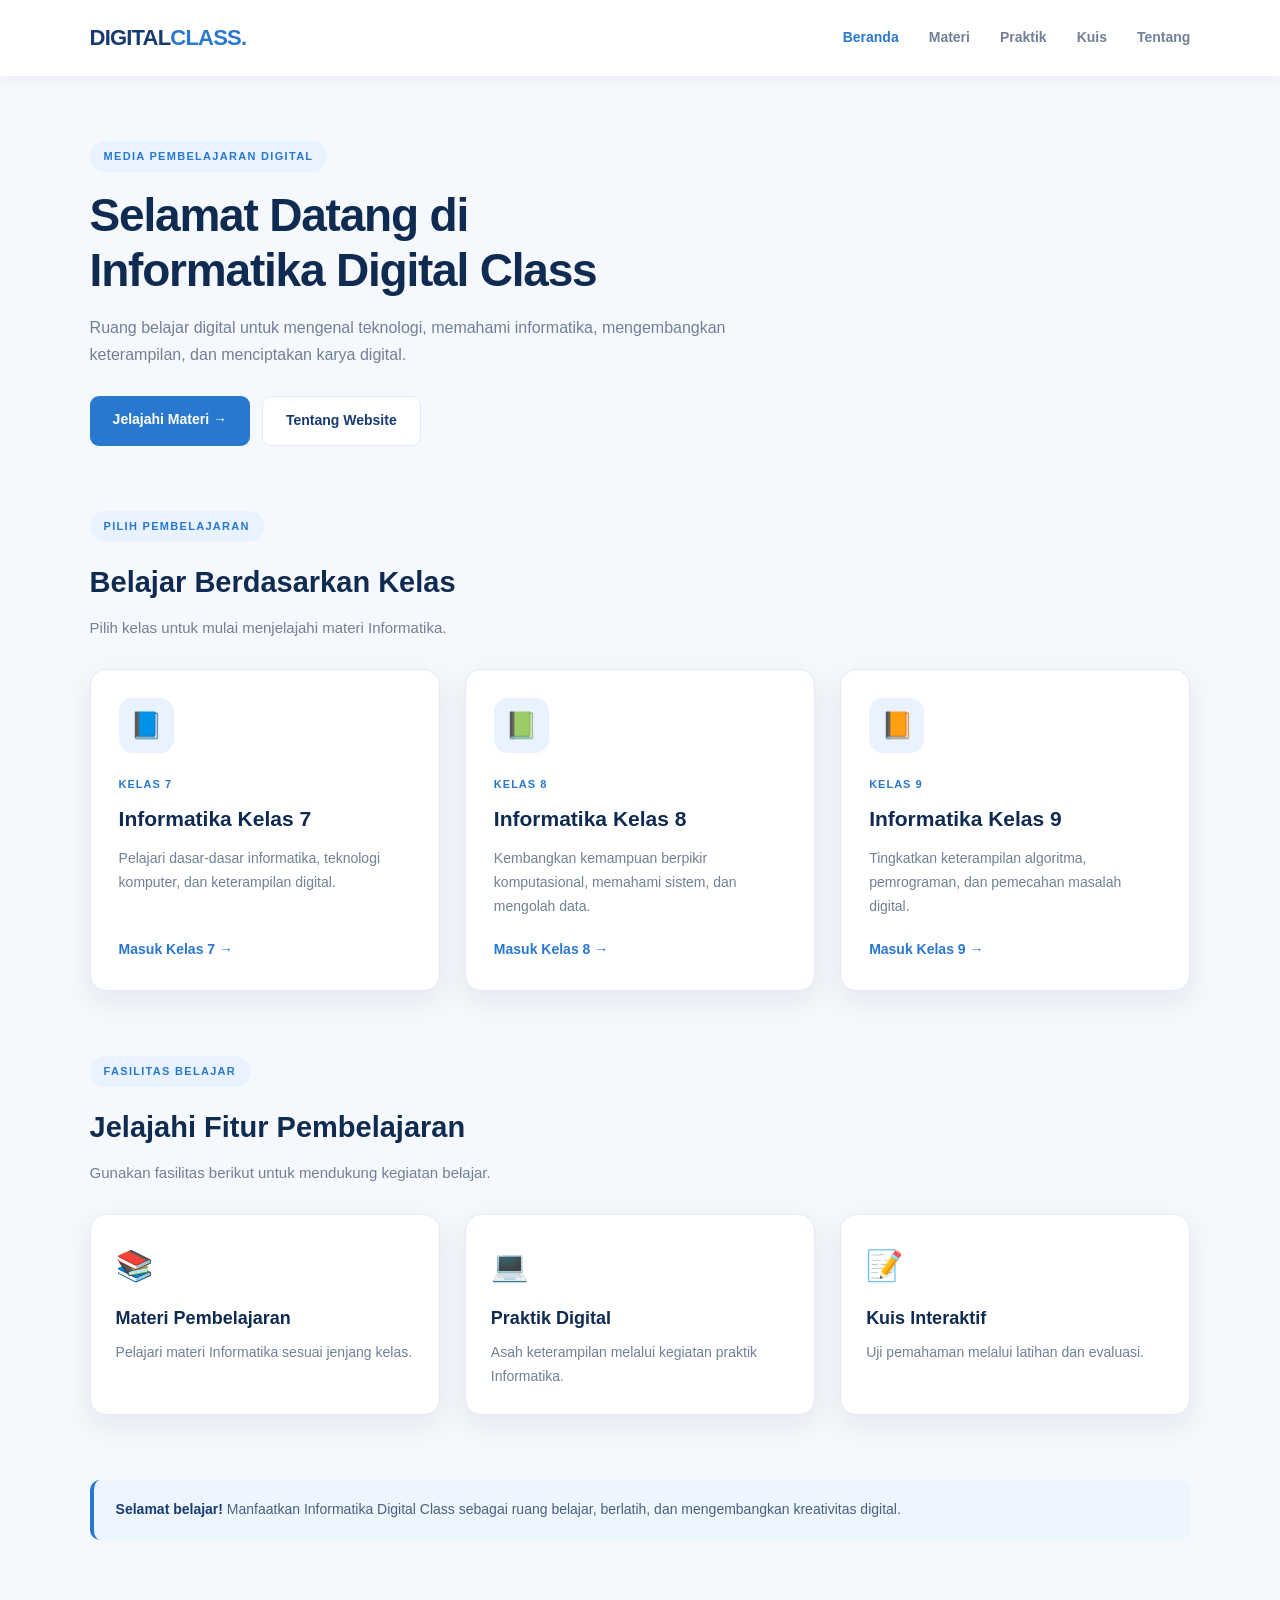
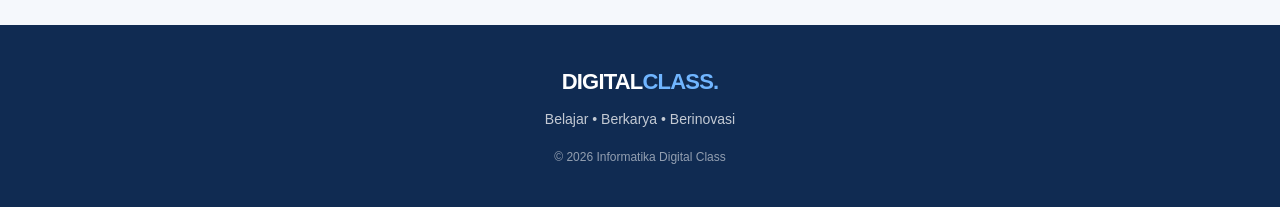
==== commit 1052992b: "Update index.html" ====
--- a/index.html
+++ b/index.html
@@ -16,16 +16,13 @@
         ☰
     </button>
 
-    <nav class="nav">
-        <a class="active" href="index.html">Beranda</a>
-        <a href="materi.html">Materi</a>
-        <a href="kelas7.html">Kelas 7</a>
-        <a href="kelas8.html">Kelas 8</a>
-        <a href="kelas9.html">Kelas 9</a>
-        <a href="praktik.html">Praktik</a>
-        <a href="kuis.html">Kuis</a>
-        <a href="tentang.html">Tentang</a>
-    </nav>
+   <nav class="nav">
+    <a class="active" href="index.html">Beranda</a>
+    <a href="materi.html">Materi</a>
+    <a href="praktik.html">Praktik</a>
+    <a href="kuis.html">Kuis</a>
+    <a href="tentang.html">Tentang</a>
+</nav>
 </header>
 
 <main class="page">
